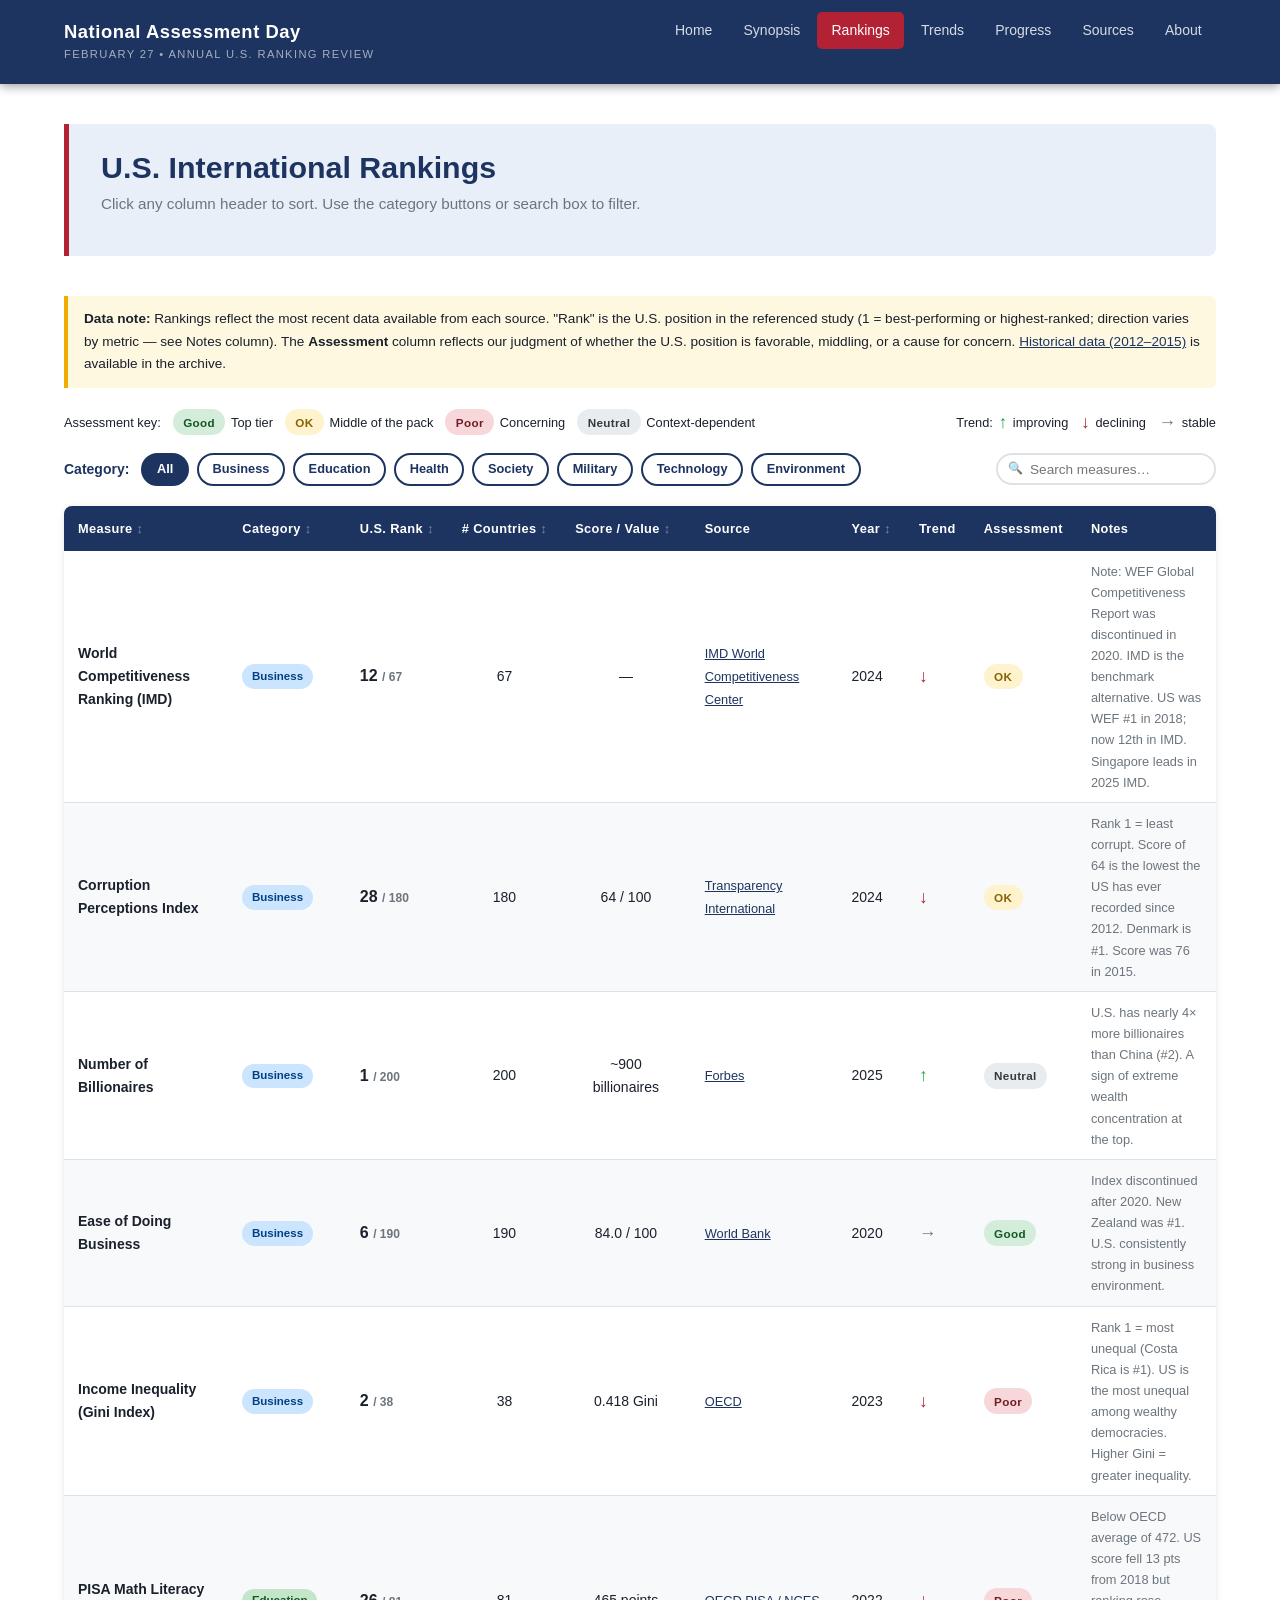
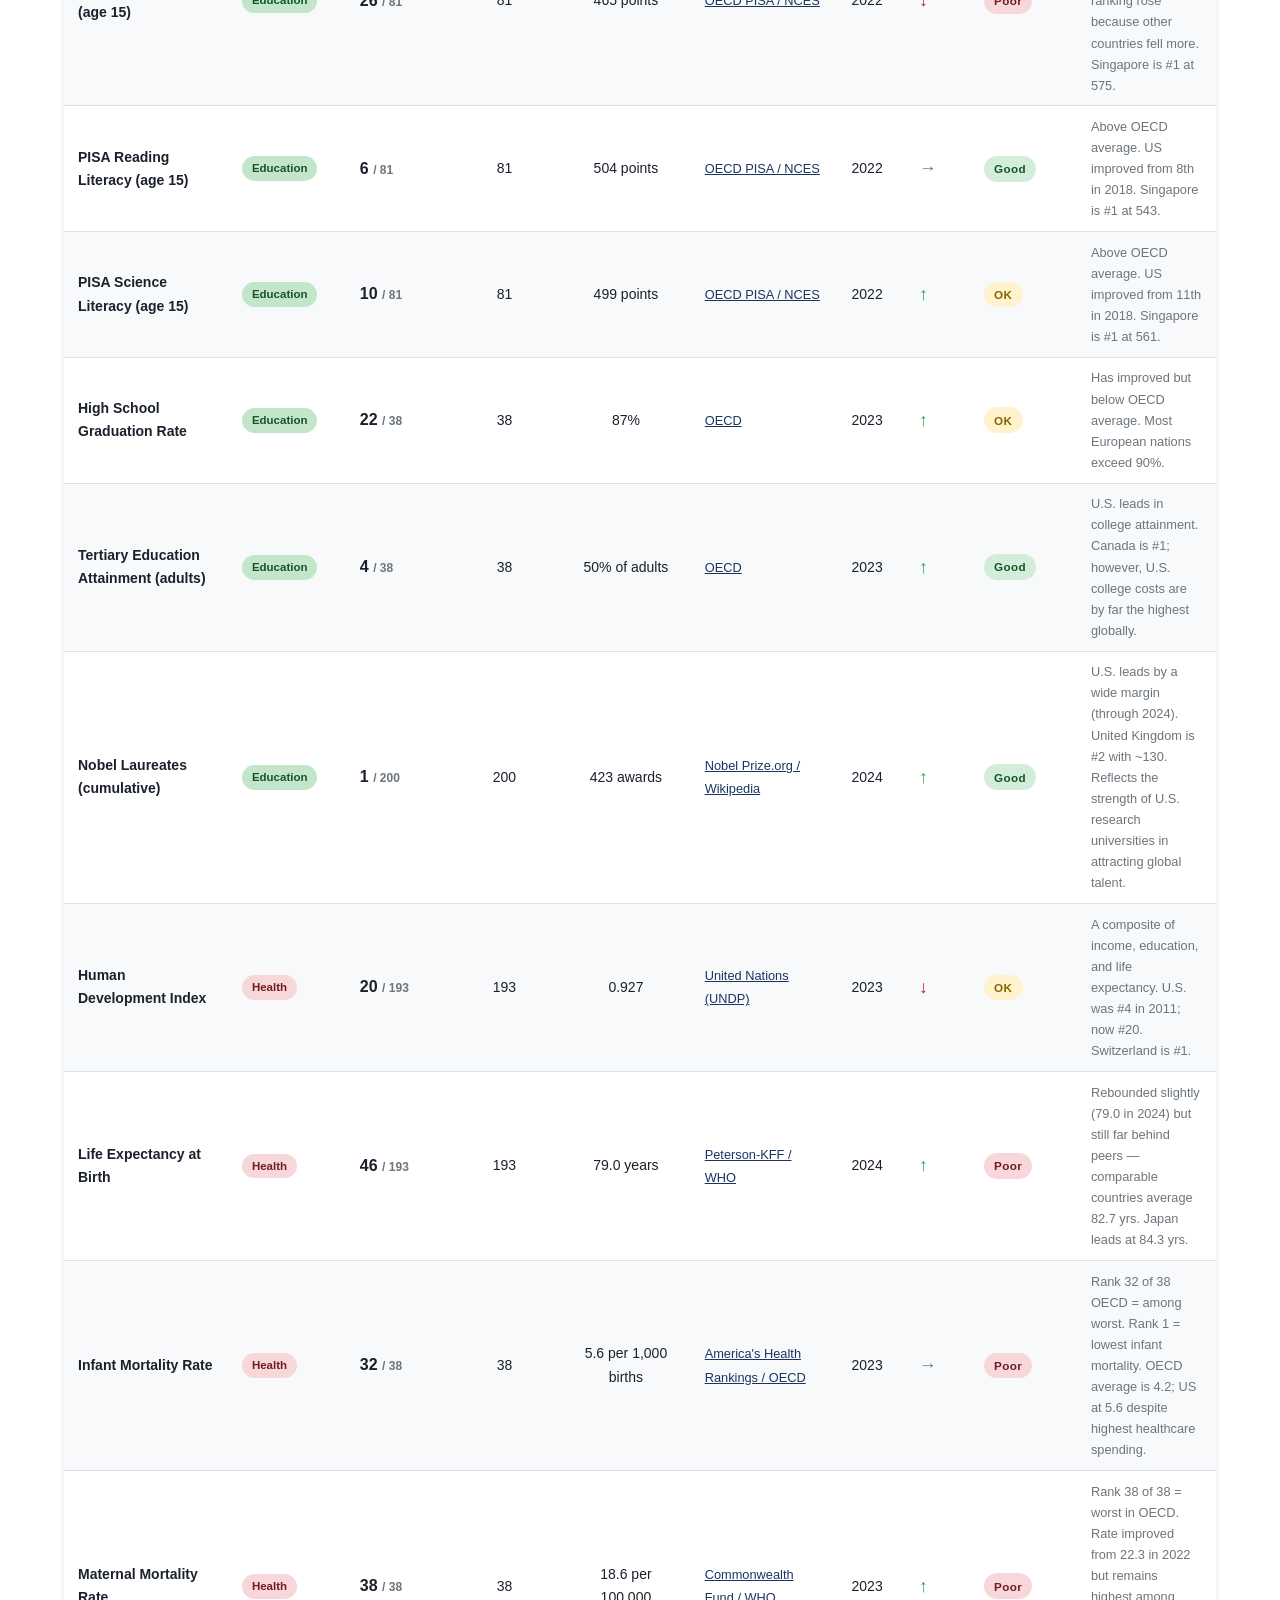
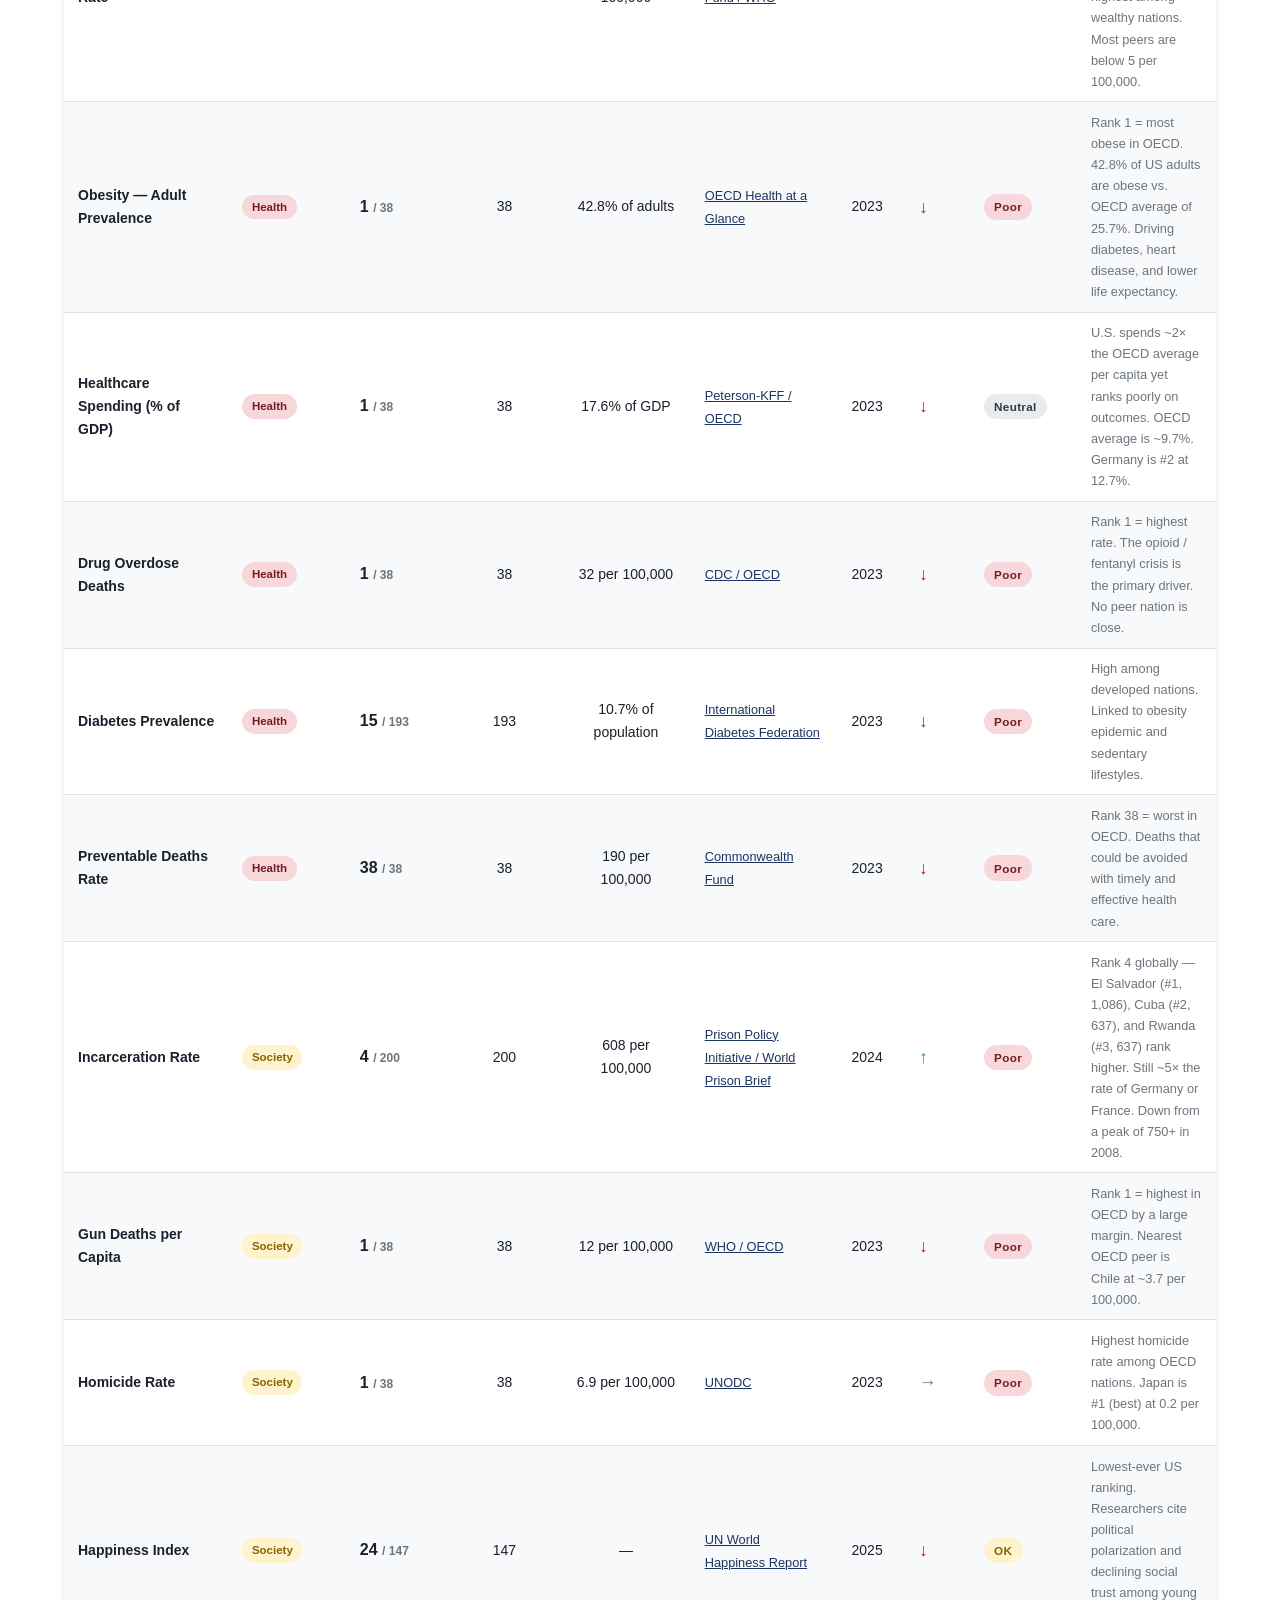
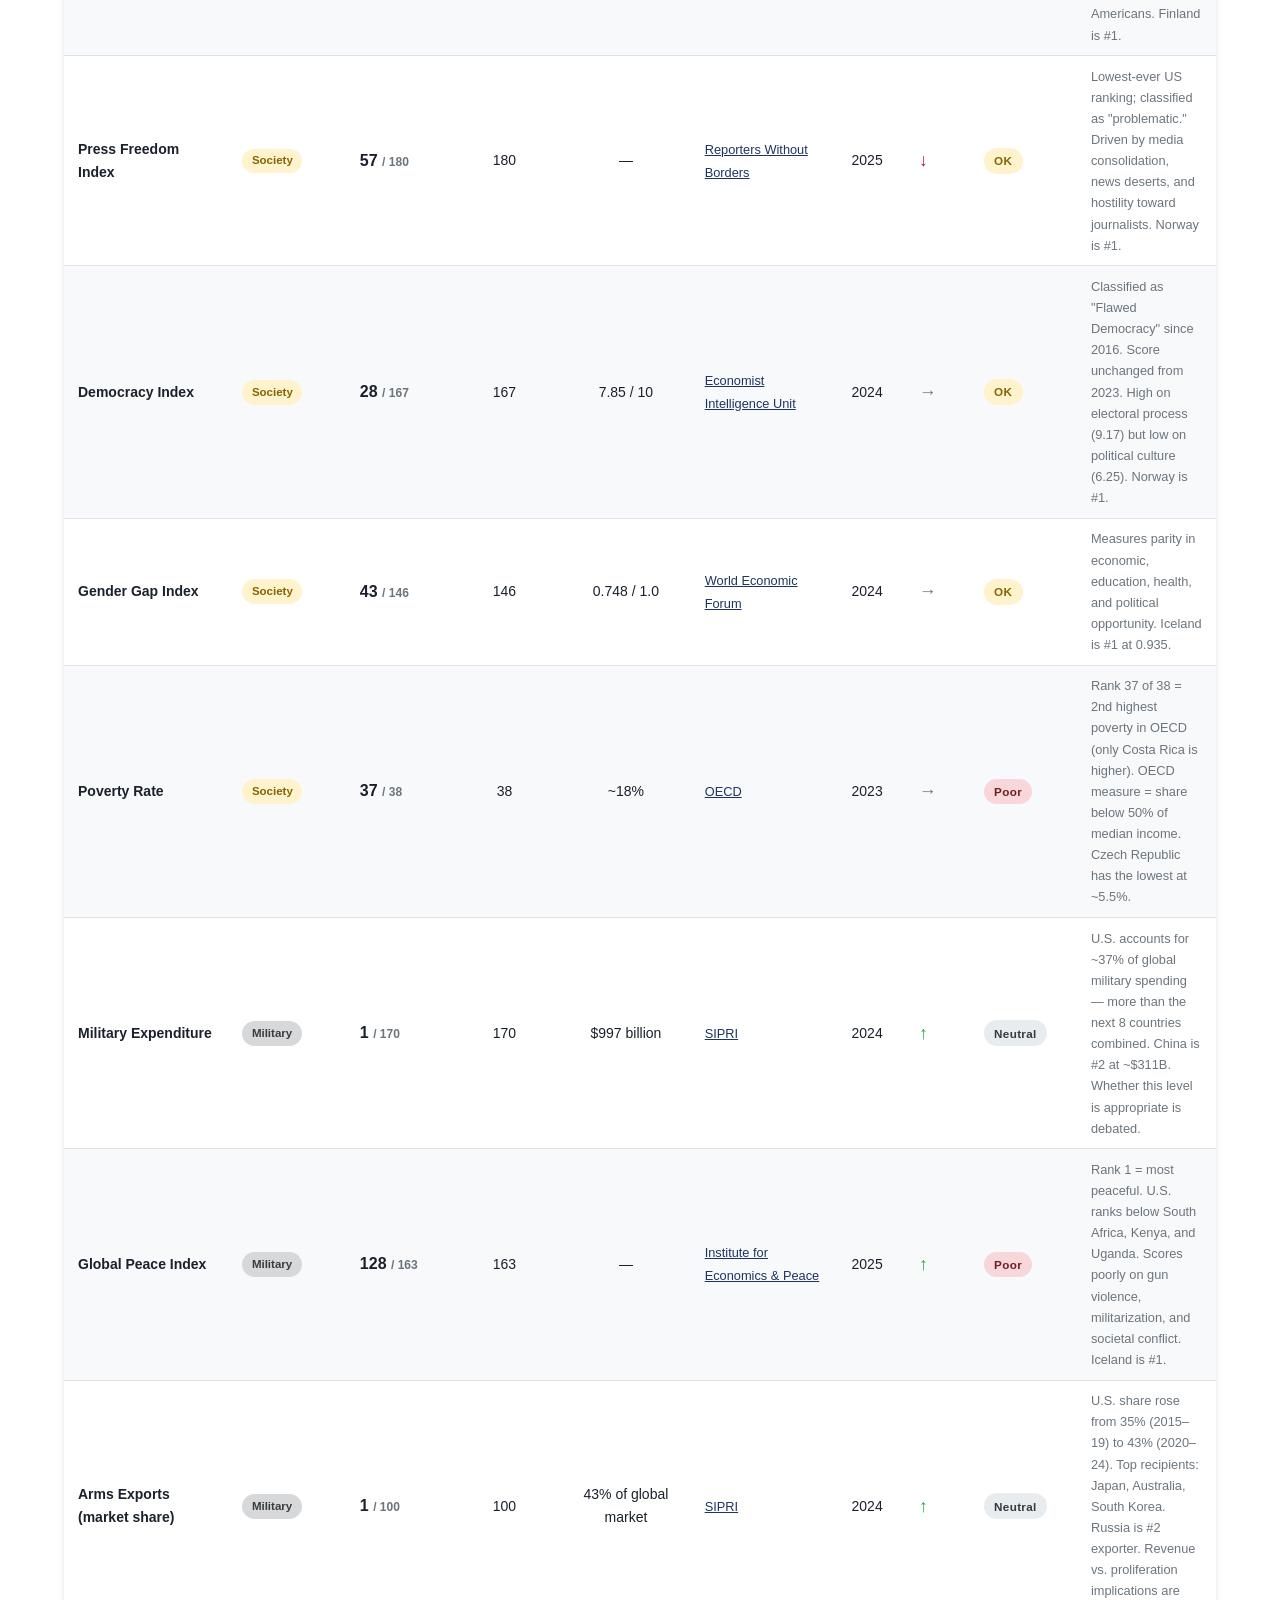
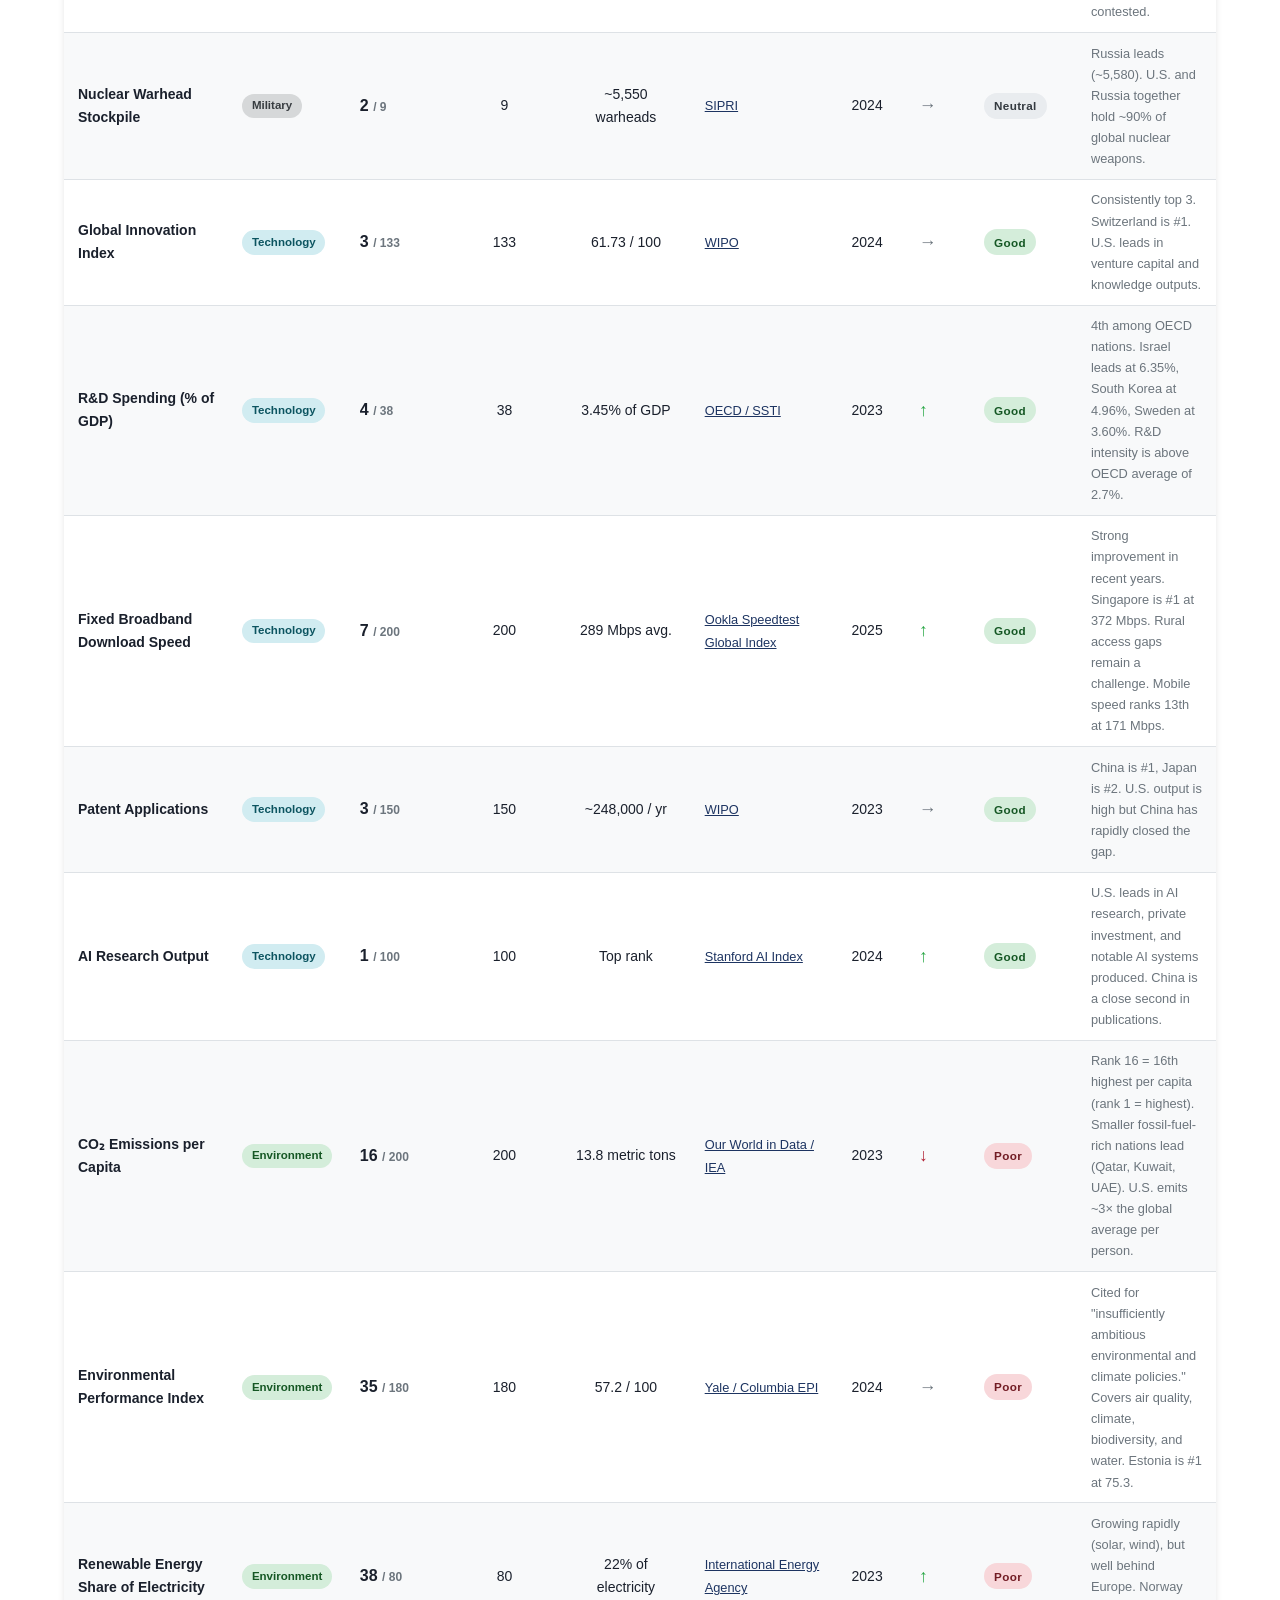
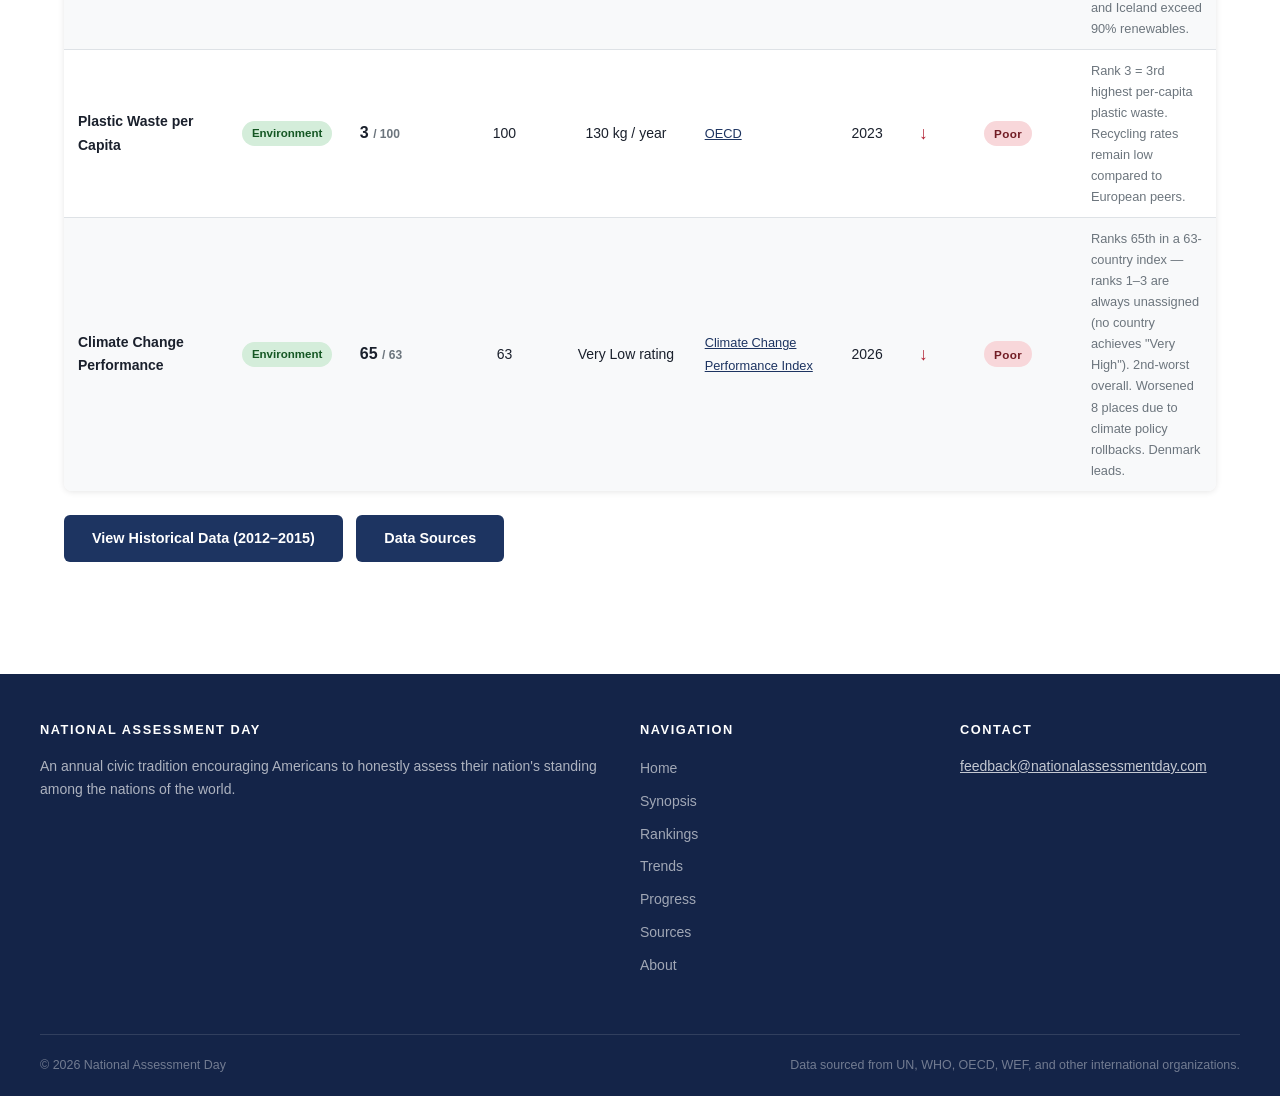
==== ranks.html @ 4e3aba04 "Initial commit: National Assessment Day site Adds American Trends page (US self-comparison over time" ====
<!DOCTYPE html>
<html lang="en">
<head>
  <meta charset="UTF-8">
  <meta name="viewport" content="width=device-width, initial-scale=1.0">
  <title>Rankings | National Assessment Day</title>
  <meta name="description" content="U.S. international rankings across business, education, health, society, military, technology, and environment — updated annually.">
  <link rel="stylesheet" href="style.css">
  <style>
    /* Extra styles specific to the ranks page */
    .rank-num {
      font-weight: 700;
      font-size: 1rem;
    }
    .of-total {
      font-size: 0.75rem;
      color: var(--gray-600);
    }
    #ranksTable td:nth-child(4) { text-align: center; }
    #ranksTable td:nth-child(5) { text-align: center; }
    .notes-cell { font-size: 0.8rem; color: var(--gray-600); max-width: 220px; }
    .source-link { font-size: 0.8rem; }
    .hidden { display: none !important; }

    .data-note {
      background: #FFF8E1;
      border-left: 4px solid #F0AD00;
      padding: 0.75rem 1rem;
      font-size: 0.85rem;
      border-radius: 0 6px 6px 0;
      margin-bottom: 1.25rem;
    }
  </style>
</head>
<body>

<header>
  <div class="header-inner">
    <a href="index.html" class="logo">
      <span class="site-name">National Assessment Day</span>
      <span class="tagline">February 27 &bull; Annual U.S. Ranking Review</span>
    </a>
    <button class="menu-toggle" aria-label="Toggle navigation" aria-controls="main-nav">&#9776;</button>
    <nav id="main-nav">
      <ul>
        <li><a href="index.html">Home</a></li>
        <li><a href="synopsis.html">Synopsis</a></li>
        <li><a href="ranks.html" class="active">Rankings</a></li>
        <li><a href="trends.html">Trends</a></li>
        <li><a href="barriers.html">Progress</a></li>
        <li><a href="sources.html">Sources</a></li>
        <li><a href="about.html">About</a></li>
      </ul>
    </nav>
  </div>
</header>

<main>

  <div class="page-header">
    <h1>U.S. International Rankings</h1>
    <p class="page-desc">Click any column header to sort. Use the category buttons or search box to filter.</p>
  </div>

  <div class="data-note">
    <strong>Data note:</strong> Rankings reflect the most recent data available from each source.
    "Rank" is the U.S. position in the referenced study (1 = best-performing or highest-ranked;
    direction varies by metric — see Notes column). The <strong>Assessment</strong> column reflects our
    judgment of whether the U.S. position is favorable, middling, or a cause for concern.
    <a href="about.html#archive">Historical data (2012–2015)</a> is available in the archive.
  </div>

  <div class="legend">
    <span>Assessment key:</span>
    <span><span class="status status-good">Good</span> Top tier</span>
    <span><span class="status status-ok">OK</span> Middle of the pack</span>
    <span><span class="status status-poor">Poor</span> Concerning</span>
    <span><span class="status status-neutral">Neutral</span> Context-dependent</span>
    <span style="margin-left:auto;">Trend: <span class="trend-up">↑</span> improving &nbsp; <span class="trend-down">↓</span> declining &nbsp; <span class="trend-flat">→</span> stable</span>
  </div>

  <div class="filter-bar">
    <span class="filter-label">Category:</span>
    <button class="filter-btn active" data-cat="all">All</button>
    <button class="filter-btn" data-cat="Business">Business</button>
    <button class="filter-btn" data-cat="Education">Education</button>
    <button class="filter-btn" data-cat="Health">Health</button>
    <button class="filter-btn" data-cat="Society">Society</button>
    <button class="filter-btn" data-cat="Military">Military</button>
    <button class="filter-btn" data-cat="Technology">Technology</button>
    <button class="filter-btn" data-cat="Environment">Environment</button>
    <div class="search-wrap">
      <input type="search" id="searchBox" placeholder="Search measures…" aria-label="Search rankings">
    </div>
  </div>

  <div class="table-wrapper">
    <table id="ranksTable" aria-label="U.S. International Rankings">
      <thead>
        <tr>
          <th data-sort="text">Measure</th>
          <th data-sort="text">Category</th>
          <th data-sort="num" title="U.S. rank — 1 = top of list">U.S. Rank</th>
          <th data-sort="num"># Countries</th>
          <th data-sort="text">Score / Value</th>
          <th>Source</th>
          <th data-sort="num">Year</th>
          <th>Trend</th>
          <th>Assessment</th>
          <th class="notes-cell">Notes</th>
        </tr>
      </thead>
      <tbody>

        <!-- BUSINESS -->
        <tr data-cat="Business">
          <td>World Competitiveness Ranking (IMD)</td>
          <td><span class="cat cat-Business">Business</span></td>
          <td class="rank-num">12 <span class="of-total">/ 67</span></td>
          <td>67</td>
          <td>—</td>
          <td><a class="source-link" href="https://www.imd.org/centers/wcc/world-competitiveness-center/rankings/world-competitiveness-ranking/" target="_blank" rel="noopener">IMD World Competitiveness Center</a></td>
          <td>2024</td>
          <td><span class="trend-down" title="Declining">↓</span></td>
          <td><span class="status status-ok">OK</span></td>
          <td class="notes-cell">Note: WEF Global Competitiveness Report was discontinued in 2020. IMD is the benchmark alternative. US was WEF #1 in 2018; now 12th in IMD. Singapore leads in 2025 IMD.</td>
        </tr>

        <tr data-cat="Business">
          <td>Corruption Perceptions Index</td>
          <td><span class="cat cat-Business">Business</span></td>
          <td class="rank-num">28 <span class="of-total">/ 180</span></td>
          <td>180</td>
          <td>64 / 100</td>
          <td><a class="source-link" href="https://www.transparency.org/en/cpi/2024/index/usa" target="_blank" rel="noopener">Transparency International</a></td>
          <td>2024</td>
          <td><span class="trend-down" title="Declining">↓</span></td>
          <td><span class="status status-ok">OK</span></td>
          <td class="notes-cell">Rank 1 = least corrupt. Score of 64 is the lowest the US has ever recorded since 2012. Denmark is #1. Score was 76 in 2015.</td>
        </tr>

        <tr data-cat="Business">
          <td>Number of Billionaires</td>
          <td><span class="cat cat-Business">Business</span></td>
          <td class="rank-num">1 <span class="of-total">/ 200</span></td>
          <td>200</td>
          <td>~900 billionaires</td>
          <td><a class="source-link" href="https://www.forbes.com" target="_blank" rel="noopener">Forbes</a></td>
          <td>2025</td>
          <td><span class="trend-up" title="Increasing">↑</span></td>
          <td><span class="status status-neutral">Neutral</span></td>
          <td class="notes-cell">U.S. has nearly 4× more billionaires than China (#2). A sign of extreme wealth concentration at the top.</td>
        </tr>

        <tr data-cat="Business">
          <td>Ease of Doing Business</td>
          <td><span class="cat cat-Business">Business</span></td>
          <td class="rank-num">6 <span class="of-total">/ 190</span></td>
          <td>190</td>
          <td>84.0 / 100</td>
          <td><a class="source-link" href="https://www.worldbank.org" target="_blank" rel="noopener">World Bank</a></td>
          <td>2020</td>
          <td><span class="trend-flat">→</span></td>
          <td><span class="status status-good">Good</span></td>
          <td class="notes-cell">Index discontinued after 2020. New Zealand was #1. U.S. consistently strong in business environment.</td>
        </tr>

        <tr data-cat="Business">
          <td>Income Inequality (Gini Index)</td>
          <td><span class="cat cat-Business">Business</span></td>
          <td class="rank-num">2 <span class="of-total">/ 38</span></td>
          <td>38</td>
          <td>0.418 Gini</td>
          <td><a class="source-link" href="https://www.oecd.org/en/data/indicators/income-inequality.html" target="_blank" rel="noopener">OECD</a></td>
          <td>2023</td>
          <td><span class="trend-down">↓</span></td>
          <td><span class="status status-poor">Poor</span></td>
          <td class="notes-cell">Rank 1 = most unequal (Costa Rica is #1). US is the most unequal among wealthy democracies. Higher Gini = greater inequality.</td>
        </tr>

        <!-- EDUCATION -->
        <tr data-cat="Education">
          <td>PISA Math Literacy (age 15)</td>
          <td><span class="cat cat-Education">Education</span></td>
          <td class="rank-num">26 <span class="of-total">/ 81</span></td>
          <td>81</td>
          <td>465 points</td>
          <td><a class="source-link" href="https://nces.ed.gov/surveys/pisa/pisa2022/" target="_blank" rel="noopener">OECD PISA / NCES</a></td>
          <td>2022</td>
          <td><span class="trend-down">↓</span></td>
          <td><span class="status status-poor">Poor</span></td>
          <td class="notes-cell">Below OECD average of 472. US score fell 13 pts from 2018 but ranking rose because other countries fell more. Singapore is #1 at 575.</td>
        </tr>

        <tr data-cat="Education">
          <td>PISA Reading Literacy (age 15)</td>
          <td><span class="cat cat-Education">Education</span></td>
          <td class="rank-num">6 <span class="of-total">/ 81</span></td>
          <td>81</td>
          <td>504 points</td>
          <td><a class="source-link" href="https://nces.ed.gov/surveys/pisa/pisa2022/" target="_blank" rel="noopener">OECD PISA / NCES</a></td>
          <td>2022</td>
          <td><span class="trend-flat">→</span></td>
          <td><span class="status status-good">Good</span></td>
          <td class="notes-cell">Above OECD average. US improved from 8th in 2018. Singapore is #1 at 543.</td>
        </tr>

        <tr data-cat="Education">
          <td>PISA Science Literacy (age 15)</td>
          <td><span class="cat cat-Education">Education</span></td>
          <td class="rank-num">10 <span class="of-total">/ 81</span></td>
          <td>81</td>
          <td>499 points</td>
          <td><a class="source-link" href="https://nces.ed.gov/surveys/pisa/pisa2022/" target="_blank" rel="noopener">OECD PISA / NCES</a></td>
          <td>2022</td>
          <td><span class="trend-up">↑</span></td>
          <td><span class="status status-ok">OK</span></td>
          <td class="notes-cell">Above OECD average. US improved from 11th in 2018. Singapore is #1 at 561.</td>
        </tr>

        <tr data-cat="Education">
          <td>High School Graduation Rate</td>
          <td><span class="cat cat-Education">Education</span></td>
          <td class="rank-num">22 <span class="of-total">/ 38</span></td>
          <td>38</td>
          <td>87%</td>
          <td><a class="source-link" href="https://www.oecd.org" target="_blank" rel="noopener">OECD</a></td>
          <td>2023</td>
          <td><span class="trend-up">↑</span></td>
          <td><span class="status status-ok">OK</span></td>
          <td class="notes-cell">Has improved but below OECD average. Most European nations exceed 90%.</td>
        </tr>

        <tr data-cat="Education">
          <td>Tertiary Education Attainment (adults)</td>
          <td><span class="cat cat-Education">Education</span></td>
          <td class="rank-num">4 <span class="of-total">/ 38</span></td>
          <td>38</td>
          <td>50% of adults</td>
          <td><a class="source-link" href="https://www.oecd.org" target="_blank" rel="noopener">OECD</a></td>
          <td>2023</td>
          <td><span class="trend-up">↑</span></td>
          <td><span class="status status-good">Good</span></td>
          <td class="notes-cell">U.S. leads in college attainment. Canada is #1; however, U.S. college costs are by far the highest globally.</td>
        </tr>

        <tr data-cat="Education">
          <td>Nobel Laureates (cumulative)</td>
          <td><span class="cat cat-Education">Education</span></td>
          <td class="rank-num">1 <span class="of-total">/ 200</span></td>
          <td>200</td>
          <td>423 awards</td>
          <td><a class="source-link" href="https://en.wikipedia.org/wiki/List_of_Nobel_laureates_by_country" target="_blank" rel="noopener">Nobel Prize.org / Wikipedia</a></td>
          <td>2024</td>
          <td><span class="trend-up">↑</span></td>
          <td><span class="status status-good">Good</span></td>
          <td class="notes-cell">U.S. leads by a wide margin (through 2024). United Kingdom is #2 with ~130. Reflects the strength of U.S. research universities in attracting global talent.</td>
        </tr>

        <!-- HEALTH -->
        <tr data-cat="Health">
          <td>Human Development Index</td>
          <td><span class="cat cat-Health">Health</span></td>
          <td class="rank-num">20 <span class="of-total">/ 193</span></td>
          <td>193</td>
          <td>0.927</td>
          <td><a class="source-link" href="https://hdr.undp.org" target="_blank" rel="noopener">United Nations (UNDP)</a></td>
          <td>2023</td>
          <td><span class="trend-down">↓</span></td>
          <td><span class="status status-ok">OK</span></td>
          <td class="notes-cell">A composite of income, education, and life expectancy. U.S. was #4 in 2011; now #20. Switzerland is #1.</td>
        </tr>

        <tr data-cat="Health">
          <td>Life Expectancy at Birth</td>
          <td><span class="cat cat-Health">Health</span></td>
          <td class="rank-num">46 <span class="of-total">/ 193</span></td>
          <td>193</td>
          <td>79.0 years</td>
          <td><a class="source-link" href="https://www.healthsystemtracker.org/chart-collection/u-s-life-expectancy-compare-countries/" target="_blank" rel="noopener">Peterson-KFF / WHO</a></td>
          <td>2024</td>
          <td><span class="trend-up">↑</span></td>
          <td><span class="status status-poor">Poor</span></td>
          <td class="notes-cell">Rebounded slightly (79.0 in 2024) but still far behind peers — comparable countries average 82.7 yrs. Japan leads at 84.3 yrs.</td>
        </tr>

        <tr data-cat="Health">
          <td>Infant Mortality Rate</td>
          <td><span class="cat cat-Health">Health</span></td>
          <td class="rank-num">32 <span class="of-total">/ 38</span></td>
          <td>38</td>
          <td>5.6 per 1,000 births</td>
          <td><a class="source-link" href="https://www.americashealthrankings.org/publications/reports/2025-annual-report/international-comparison" target="_blank" rel="noopener">America's Health Rankings / OECD</a></td>
          <td>2023</td>
          <td><span class="trend-flat">→</span></td>
          <td><span class="status status-poor">Poor</span></td>
          <td class="notes-cell">Rank 32 of 38 OECD = among worst. Rank 1 = lowest infant mortality. OECD average is 4.2; US at 5.6 despite highest healthcare spending.</td>
        </tr>

        <tr data-cat="Health">
          <td>Maternal Mortality Rate</td>
          <td><span class="cat cat-Health">Health</span></td>
          <td class="rank-num">38 <span class="of-total">/ 38</span></td>
          <td>38</td>
          <td>18.6 per 100,000</td>
          <td><a class="source-link" href="https://www.commonwealthfund.org/publications/issue-briefs/2024/jun/insights-us-maternal-mortality-crisis-international-comparison" target="_blank" rel="noopener">Commonwealth Fund / WHO</a></td>
          <td>2023</td>
          <td><span class="trend-up">↑</span></td>
          <td><span class="status status-poor">Poor</span></td>
          <td class="notes-cell">Rank 38 of 38 = worst in OECD. Rate improved from 22.3 in 2022 but remains highest among wealthy nations. Most peers are below 5 per 100,000.</td>
        </tr>

        <tr data-cat="Health">
          <td>Obesity — Adult Prevalence</td>
          <td><span class="cat cat-Health">Health</span></td>
          <td class="rank-num">1 <span class="of-total">/ 38</span></td>
          <td>38</td>
          <td>42.8% of adults</td>
          <td><a class="source-link" href="https://www.oecd.org/en/publications/2023/11/health-at-a-glance-2023_e04f8239/full-report/overweight-and-obesity_590d3909.html" target="_blank" rel="noopener">OECD Health at a Glance</a></td>
          <td>2023</td>
          <td><span class="trend-down">↓</span></td>
          <td><span class="status status-poor">Poor</span></td>
          <td class="notes-cell">Rank 1 = most obese in OECD. 42.8% of US adults are obese vs. OECD average of 25.7%. Driving diabetes, heart disease, and lower life expectancy.</td>
        </tr>

        <tr data-cat="Health">
          <td>Healthcare Spending (% of GDP)</td>
          <td><span class="cat cat-Health">Health</span></td>
          <td class="rank-num">1 <span class="of-total">/ 38</span></td>
          <td>38</td>
          <td>17.6% of GDP</td>
          <td><a class="source-link" href="https://www.healthsystemtracker.org/chart-collection/health-spending-u-s-compare-countries/" target="_blank" rel="noopener">Peterson-KFF / OECD</a></td>
          <td>2023</td>
          <td><span class="trend-down">↓</span></td>
          <td><span class="status status-neutral">Neutral</span></td>
          <td class="notes-cell">U.S. spends ~2× the OECD average per capita yet ranks poorly on outcomes. OECD average is ~9.7%. Germany is #2 at 12.7%.</td>
        </tr>

        <tr data-cat="Health">
          <td>Drug Overdose Deaths</td>
          <td><span class="cat cat-Health">Health</span></td>
          <td class="rank-num">1 <span class="of-total">/ 38</span></td>
          <td>38</td>
          <td>32 per 100,000</td>
          <td><a class="source-link" href="https://www.cdc.gov" target="_blank" rel="noopener">CDC / OECD</a></td>
          <td>2023</td>
          <td><span class="trend-down">↓</span></td>
          <td><span class="status status-poor">Poor</span></td>
          <td class="notes-cell">Rank 1 = highest rate. The opioid / fentanyl crisis is the primary driver. No peer nation is close.</td>
        </tr>

        <tr data-cat="Health">
          <td>Diabetes Prevalence</td>
          <td><span class="cat cat-Health">Health</span></td>
          <td class="rank-num">15 <span class="of-total">/ 193</span></td>
          <td>193</td>
          <td>10.7% of population</td>
          <td><a class="source-link" href="https://idf.org" target="_blank" rel="noopener">International Diabetes Federation</a></td>
          <td>2023</td>
          <td><span class="trend-down">↓</span></td>
          <td><span class="status status-poor">Poor</span></td>
          <td class="notes-cell">High among developed nations. Linked to obesity epidemic and sedentary lifestyles.</td>
        </tr>

        <tr data-cat="Health">
          <td>Preventable Deaths Rate</td>
          <td><span class="cat cat-Health">Health</span></td>
          <td class="rank-num">38 <span class="of-total">/ 38</span></td>
          <td>38</td>
          <td>190 per 100,000</td>
          <td><a class="source-link" href="https://www.commonwealthfund.org" target="_blank" rel="noopener">Commonwealth Fund</a></td>
          <td>2023</td>
          <td><span class="trend-down">↓</span></td>
          <td><span class="status status-poor">Poor</span></td>
          <td class="notes-cell">Rank 38 = worst in OECD. Deaths that could be avoided with timely and effective health care.</td>
        </tr>

        <!-- SOCIETY -->
        <tr data-cat="Society">
          <td>Incarceration Rate</td>
          <td><span class="cat cat-Society">Society</span></td>
          <td class="rank-num">4 <span class="of-total">/ 200</span></td>
          <td>200</td>
          <td>608 per 100,000</td>
          <td><a class="source-link" href="https://www.prisonpolicy.org/global/2024.html" target="_blank" rel="noopener">Prison Policy Initiative / World Prison Brief</a></td>
          <td>2024</td>
          <td><span class="trend-up">↑</span></td>
          <td><span class="status status-poor">Poor</span></td>
          <td class="notes-cell">Rank 4 globally — El Salvador (#1, 1,086), Cuba (#2, 637), and Rwanda (#3, 637) rank higher. Still ~5× the rate of Germany or France. Down from a peak of 750+ in 2008.</td>
        </tr>

        <tr data-cat="Society">
          <td>Gun Deaths per Capita</td>
          <td><span class="cat cat-Society">Society</span></td>
          <td class="rank-num">1 <span class="of-total">/ 38</span></td>
          <td>38</td>
          <td>12 per 100,000</td>
          <td><a class="source-link" href="https://www.who.int" target="_blank" rel="noopener">WHO / OECD</a></td>
          <td>2023</td>
          <td><span class="trend-down">↓</span></td>
          <td><span class="status status-poor">Poor</span></td>
          <td class="notes-cell">Rank 1 = highest in OECD by a large margin. Nearest OECD peer is Chile at ~3.7 per 100,000.</td>
        </tr>

        <tr data-cat="Society">
          <td>Homicide Rate</td>
          <td><span class="cat cat-Society">Society</span></td>
          <td class="rank-num">1 <span class="of-total">/ 38</span></td>
          <td>38</td>
          <td>6.9 per 100,000</td>
          <td><a class="source-link" href="https://www.unodc.org" target="_blank" rel="noopener">UNODC</a></td>
          <td>2023</td>
          <td><span class="trend-flat">→</span></td>
          <td><span class="status status-poor">Poor</span></td>
          <td class="notes-cell">Highest homicide rate among OECD nations. Japan is #1 (best) at 0.2 per 100,000.</td>
        </tr>

        <tr data-cat="Society">
          <td>Happiness Index</td>
          <td><span class="cat cat-Society">Society</span></td>
          <td class="rank-num">24 <span class="of-total">/ 147</span></td>
          <td>147</td>
          <td>—</td>
          <td><a class="source-link" href="https://worldhappiness.report" target="_blank" rel="noopener">UN World Happiness Report</a></td>
          <td>2025</td>
          <td><span class="trend-down">↓</span></td>
          <td><span class="status status-ok">OK</span></td>
          <td class="notes-cell">Lowest-ever US ranking. Researchers cite political polarization and declining social trust among young Americans. Finland is #1.</td>
        </tr>

        <tr data-cat="Society">
          <td>Press Freedom Index</td>
          <td><span class="cat cat-Society">Society</span></td>
          <td class="rank-num">57 <span class="of-total">/ 180</span></td>
          <td>180</td>
          <td>—</td>
          <td><a class="source-link" href="https://rsf.org" target="_blank" rel="noopener">Reporters Without Borders</a></td>
          <td>2025</td>
          <td><span class="trend-down">↓</span></td>
          <td><span class="status status-ok">OK</span></td>
          <td class="notes-cell">Lowest-ever US ranking; classified as "problematic." Driven by media consolidation, news deserts, and hostility toward journalists. Norway is #1.</td>
        </tr>

        <tr data-cat="Society">
          <td>Democracy Index</td>
          <td><span class="cat cat-Society">Society</span></td>
          <td class="rank-num">28 <span class="of-total">/ 167</span></td>
          <td>167</td>
          <td>7.85 / 10</td>
          <td><a class="source-link" href="https://www.eiu.com" target="_blank" rel="noopener">Economist Intelligence Unit</a></td>
          <td>2024</td>
          <td><span class="trend-flat">→</span></td>
          <td><span class="status status-ok">OK</span></td>
          <td class="notes-cell">Classified as "Flawed Democracy" since 2016. Score unchanged from 2023. High on electoral process (9.17) but low on political culture (6.25). Norway is #1.</td>
        </tr>

        <tr data-cat="Society">
          <td>Gender Gap Index</td>
          <td><span class="cat cat-Society">Society</span></td>
          <td class="rank-num">43 <span class="of-total">/ 146</span></td>
          <td>146</td>
          <td>0.748 / 1.0</td>
          <td><a class="source-link" href="https://www.weforum.org" target="_blank" rel="noopener">World Economic Forum</a></td>
          <td>2024</td>
          <td><span class="trend-flat">→</span></td>
          <td><span class="status status-ok">OK</span></td>
          <td class="notes-cell">Measures parity in economic, education, health, and political opportunity. Iceland is #1 at 0.935.</td>
        </tr>

        <tr data-cat="Society">
          <td>Poverty Rate</td>
          <td><span class="cat cat-Society">Society</span></td>
          <td class="rank-num">37 <span class="of-total">/ 38</span></td>
          <td>38</td>
          <td>~18%</td>
          <td><a class="source-link" href="https://www.oecd.org/en/data/indicators/poverty-rate.html" target="_blank" rel="noopener">OECD</a></td>
          <td>2023</td>
          <td><span class="trend-flat">→</span></td>
          <td><span class="status status-poor">Poor</span></td>
          <td class="notes-cell">Rank 37 of 38 = 2nd highest poverty in OECD (only Costa Rica is higher). OECD measure = share below 50% of median income. Czech Republic has the lowest at ~5.5%.</td>
        </tr>

        <!-- MILITARY -->
        <tr data-cat="Military">
          <td>Military Expenditure</td>
          <td><span class="cat cat-Military">Military</span></td>
          <td class="rank-num">1 <span class="of-total">/ 170</span></td>
          <td>170</td>
          <td>$997 billion</td>
          <td><a class="source-link" href="https://www.sipri.org/media/press-release/2025/unprecedented-rise-global-military-expenditure-european-and-middle-east-spending-surges" target="_blank" rel="noopener">SIPRI</a></td>
          <td>2024</td>
          <td><span class="trend-up">↑</span></td>
          <td><span class="status status-neutral">Neutral</span></td>
          <td class="notes-cell">U.S. accounts for ~37% of global military spending — more than the next 8 countries combined. China is #2 at ~$311B. Whether this level is appropriate is debated.</td>
        </tr>

        <tr data-cat="Military">
          <td>Global Peace Index</td>
          <td><span class="cat cat-Military">Military</span></td>
          <td class="rank-num">128 <span class="of-total">/ 163</span></td>
          <td>163</td>
          <td>—</td>
          <td><a class="source-link" href="https://www.economicsandpeace.org/global-peace-index/" target="_blank" rel="noopener">Institute for Economics &amp; Peace</a></td>
          <td>2025</td>
          <td><span class="trend-up">↑</span></td>
          <td><span class="status status-poor">Poor</span></td>
          <td class="notes-cell">Rank 1 = most peaceful. U.S. ranks below South Africa, Kenya, and Uganda. Scores poorly on gun violence, militarization, and societal conflict. Iceland is #1.</td>
        </tr>

        <tr data-cat="Military">
          <td>Arms Exports (market share)</td>
          <td><span class="cat cat-Military">Military</span></td>
          <td class="rank-num">1 <span class="of-total">/ 100</span></td>
          <td>100</td>
          <td>43% of global market</td>
          <td><a class="source-link" href="https://www.sipri.org/publications/2025/sipri-fact-sheets/trends-international-arms-transfers-2024" target="_blank" rel="noopener">SIPRI</a></td>
          <td>2024</td>
          <td><span class="trend-up">↑</span></td>
          <td><span class="status status-neutral">Neutral</span></td>
          <td class="notes-cell">U.S. share rose from 35% (2015–19) to 43% (2020–24). Top recipients: Japan, Australia, South Korea. Russia is #2 exporter. Revenue vs. proliferation implications are contested.</td>
        </tr>

        <tr data-cat="Military">
          <td>Nuclear Warhead Stockpile</td>
          <td><span class="cat cat-Military">Military</span></td>
          <td class="rank-num">2 <span class="of-total">/ 9</span></td>
          <td>9</td>
          <td>~5,550 warheads</td>
          <td><a class="source-link" href="https://www.sipri.org" target="_blank" rel="noopener">SIPRI</a></td>
          <td>2024</td>
          <td><span class="trend-flat">→</span></td>
          <td><span class="status status-neutral">Neutral</span></td>
          <td class="notes-cell">Russia leads (~5,580). U.S. and Russia together hold ~90% of global nuclear weapons.</td>
        </tr>

        <!-- TECHNOLOGY -->
        <tr data-cat="Technology">
          <td>Global Innovation Index</td>
          <td><span class="cat cat-Technology">Technology</span></td>
          <td class="rank-num">3 <span class="of-total">/ 133</span></td>
          <td>133</td>
          <td>61.73 / 100</td>
          <td><a class="source-link" href="https://www.wipo.int" target="_blank" rel="noopener">WIPO</a></td>
          <td>2024</td>
          <td><span class="trend-flat">→</span></td>
          <td><span class="status status-good">Good</span></td>
          <td class="notes-cell">Consistently top 3. Switzerland is #1. U.S. leads in venture capital and knowledge outputs.</td>
        </tr>

        <tr data-cat="Technology">
          <td>R&amp;D Spending (% of GDP)</td>
          <td><span class="cat cat-Technology">Technology</span></td>
          <td class="rank-num">4 <span class="of-total">/ 38</span></td>
          <td>38</td>
          <td>3.45% of GDP</td>
          <td><a class="source-link" href="https://ssti.org/blog/useful-stats-international-comparison-rd-expenditures" target="_blank" rel="noopener">OECD / SSTI</a></td>
          <td>2023</td>
          <td><span class="trend-up">↑</span></td>
          <td><span class="status status-good">Good</span></td>
          <td class="notes-cell">4th among OECD nations. Israel leads at 6.35%, South Korea at 4.96%, Sweden at 3.60%. R&amp;D intensity is above OECD average of 2.7%.</td>
        </tr>

        <tr data-cat="Technology">
          <td>Fixed Broadband Download Speed</td>
          <td><span class="cat cat-Technology">Technology</span></td>
          <td class="rank-num">7 <span class="of-total">/ 200</span></td>
          <td>200</td>
          <td>289 Mbps avg.</td>
          <td><a class="source-link" href="https://www.ookla.com" target="_blank" rel="noopener">Ookla Speedtest Global Index</a></td>
          <td>2025</td>
          <td><span class="trend-up">↑</span></td>
          <td><span class="status status-good">Good</span></td>
          <td class="notes-cell">Strong improvement in recent years. Singapore is #1 at 372 Mbps. Rural access gaps remain a challenge. Mobile speed ranks 13th at 171 Mbps.</td>
        </tr>

        <tr data-cat="Technology">
          <td>Patent Applications</td>
          <td><span class="cat cat-Technology">Technology</span></td>
          <td class="rank-num">3 <span class="of-total">/ 150</span></td>
          <td>150</td>
          <td>~248,000 / yr</td>
          <td><a class="source-link" href="https://www.wipo.int" target="_blank" rel="noopener">WIPO</a></td>
          <td>2023</td>
          <td><span class="trend-flat">→</span></td>
          <td><span class="status status-good">Good</span></td>
          <td class="notes-cell">China is #1, Japan is #2. U.S. output is high but China has rapidly closed the gap.</td>
        </tr>

        <tr data-cat="Technology">
          <td>AI Research Output</td>
          <td><span class="cat cat-Technology">Technology</span></td>
          <td class="rank-num">1 <span class="of-total">/ 100</span></td>
          <td>100</td>
          <td>Top rank</td>
          <td><a class="source-link" href="https://www.stanford.edu/ai-index" target="_blank" rel="noopener">Stanford AI Index</a></td>
          <td>2024</td>
          <td><span class="trend-up">↑</span></td>
          <td><span class="status status-good">Good</span></td>
          <td class="notes-cell">U.S. leads in AI research, private investment, and notable AI systems produced. China is a close second in publications.</td>
        </tr>

        <!-- ENVIRONMENT -->
        <tr data-cat="Environment">
          <td>CO₂ Emissions per Capita</td>
          <td><span class="cat cat-Environment">Environment</span></td>
          <td class="rank-num">16 <span class="of-total">/ 200</span></td>
          <td>200</td>
          <td>13.8 metric tons</td>
          <td><a class="source-link" href="https://ourworldindata.org/co2/country/united-states" target="_blank" rel="noopener">Our World in Data / IEA</a></td>
          <td>2023</td>
          <td><span class="trend-down">↓</span></td>
          <td><span class="status status-poor">Poor</span></td>
          <td class="notes-cell">Rank 16 = 16th highest per capita (rank 1 = highest). Smaller fossil-fuel-rich nations lead (Qatar, Kuwait, UAE). U.S. emits ~3× the global average per person.</td>
        </tr>

        <tr data-cat="Environment">
          <td>Environmental Performance Index</td>
          <td><span class="cat cat-Environment">Environment</span></td>
          <td class="rank-num">35 <span class="of-total">/ 180</span></td>
          <td>180</td>
          <td>57.2 / 100</td>
          <td><a class="source-link" href="https://epi.yale.edu/country/2024/USA" target="_blank" rel="noopener">Yale / Columbia EPI</a></td>
          <td>2024</td>
          <td><span class="trend-flat">→</span></td>
          <td><span class="status status-poor">Poor</span></td>
          <td class="notes-cell">Cited for "insufficiently ambitious environmental and climate policies." Covers air quality, climate, biodiversity, and water. Estonia is #1 at 75.3.</td>
        </tr>

        <tr data-cat="Environment">
          <td>Renewable Energy Share of Electricity</td>
          <td><span class="cat cat-Environment">Environment</span></td>
          <td class="rank-num">38 <span class="of-total">/ 80</span></td>
          <td>80</td>
          <td>22% of electricity</td>
          <td><a class="source-link" href="https://www.iea.org" target="_blank" rel="noopener">International Energy Agency</a></td>
          <td>2023</td>
          <td><span class="trend-up">↑</span></td>
          <td><span class="status status-poor">Poor</span></td>
          <td class="notes-cell">Growing rapidly (solar, wind), but well behind Europe. Norway and Iceland exceed 90% renewables.</td>
        </tr>

        <tr data-cat="Environment">
          <td>Plastic Waste per Capita</td>
          <td><span class="cat cat-Environment">Environment</span></td>
          <td class="rank-num">3 <span class="of-total">/ 100</span></td>
          <td>100</td>
          <td>130 kg / year</td>
          <td><a class="source-link" href="https://www.oecd.org" target="_blank" rel="noopener">OECD</a></td>
          <td>2023</td>
          <td><span class="trend-down">↓</span></td>
          <td><span class="status status-poor">Poor</span></td>
          <td class="notes-cell">Rank 3 = 3rd highest per-capita plastic waste. Recycling rates remain low compared to European peers.</td>
        </tr>

        <tr data-cat="Environment">
          <td>Climate Change Performance</td>
          <td><span class="cat cat-Environment">Environment</span></td>
          <td class="rank-num">65 <span class="of-total">/ 63</span></td>
          <td>63</td>
          <td>Very Low rating</td>
          <td><a class="source-link" href="https://ccpi.org/country/usa/" target="_blank" rel="noopener">Climate Change Performance Index</a></td>
          <td>2026</td>
          <td><span class="trend-down">↓</span></td>
          <td><span class="status status-poor">Poor</span></td>
          <td class="notes-cell">Ranks 65th in a 63-country index — ranks 1–3 are always unassigned (no country achieves "Very High"). 2nd-worst overall. Worsened 8 places due to climate policy rollbacks. Denmark leads.</td>
        </tr>

      </tbody>
    </table>
  </div>

  <p style="margin-top:1.5rem;">
    <a href="about.html#archive" class="btn btn-secondary">View Historical Data (2012–2015)</a>
    &nbsp;
    <a href="sources.html" class="btn btn-secondary">Data Sources</a>
  </p>

</main>

<footer>
  <div class="footer-inner">
    <div>
      <h4>National Assessment Day</h4>
      <p>An annual civic tradition encouraging Americans to honestly assess their nation's standing among the nations of the world.</p>
    </div>
    <div>
      <h4>Navigation</h4>
      <ul>
        <li><a href="index.html">Home</a></li>
        <li><a href="synopsis.html">Synopsis</a></li>
        <li><a href="ranks.html">Rankings</a></li>
        <li><a href="trends.html">Trends</a></li>
        <li><a href="barriers.html">Progress</a></li>
        <li><a href="sources.html">Sources</a></li>
        <li><a href="about.html">About</a></li>
      </ul>
    </div>
    <div>
      <h4>Contact</h4>
      <p><a href="mailto:feedback@nationalassessmentday.com" style="color:rgba(255,255,255,0.75);">feedback@nationalassessmentday.com</a></p>
    </div>
  </div>
  <div class="footer-bottom">
    <span>&copy; 2026 National Assessment Day</span>
    <span>Data sourced from UN, WHO, OECD, WEF, and other international organizations.</span>
  </div>
</footer>

<script>
  // Mobile menu
  document.querySelector('.menu-toggle').addEventListener('click', function() {
    document.getElementById('main-nav').classList.toggle('open');
  });

  // Category filter
  const filterBtns = document.querySelectorAll('.filter-btn');
  const rows = document.querySelectorAll('#ranksTable tbody tr');

  filterBtns.forEach(function(btn) {
    btn.addEventListener('click', function() {
      const cat = this.dataset.cat;
      filterBtns.forEach(function(b) { b.classList.remove('active'); });
      this.classList.add('active');
      applyFilters();
    });
  });

  // Search
  document.getElementById('searchBox').addEventListener('input', applyFilters);

  function applyFilters() {
    const activeCat = document.querySelector('.filter-btn.active').dataset.cat;
    const term = document.getElementById('searchBox').value.toLowerCase().trim();

    rows.forEach(function(row) {
      const catMatch = activeCat === 'all' || row.dataset.cat === activeCat;
      const textMatch = !term || row.textContent.toLowerCase().includes(term);
      row.classList.toggle('hidden', !(catMatch && textMatch));
    });
  }

  // Table sort
  const table = document.getElementById('ranksTable');
  const headers = table.querySelectorAll('thead th[data-sort]');

  headers.forEach(function(header, colIndex) {
    header.style.cursor = 'pointer';
    header.addEventListener('click', function() {
      const isAsc = !this.classList.contains('sort-asc');
      headers.forEach(function(h) { h.classList.remove('sort-asc', 'sort-desc'); });
      this.classList.add(isAsc ? 'sort-asc' : 'sort-desc');

      const colIdx = Array.from(this.parentNode.children).indexOf(this);
      const tbody = table.querySelector('tbody');
      const rowsArr = Array.from(tbody.querySelectorAll('tr'));
      const sortType = this.dataset.sort;

      rowsArr.sort(function(a, b) {
        const aCell = a.cells[colIdx];
        const bCell = b.cells[colIdx];
        if (!aCell || !bCell) return 0;

        let aVal = aCell.textContent.replace(/\s+/g, ' ').trim();
        let bVal = bCell.textContent.replace(/\s+/g, ' ').trim();

        if (sortType === 'num') {
          // Extract leading number
          const aNum = parseFloat(aVal);
          const bNum = parseFloat(bVal);
          if (!isNaN(aNum) && !isNaN(bNum)) {
            return isAsc ? aNum - bNum : bNum - aNum;
          }
        }
        return isAsc ? aVal.localeCompare(bVal) : bVal.localeCompare(aVal);
      });

      rowsArr.forEach(function(row) { tbody.appendChild(row); });
    });
  });

  // Handle ?cat= URL parameter to pre-filter
  const params = new URLSearchParams(window.location.search);
  const catParam = params.get('cat');
  if (catParam) {
    const btn = document.querySelector('.filter-btn[data-cat="' + catParam + '"]');
    if (btn) {
      document.querySelector('.filter-btn.active').classList.remove('active');
      btn.classList.add('active');
      applyFilters();
    }
  }
</script>

</body>
</html>
---- style.css ----
/* ============================================================
   National Assessment Day — Stylesheet
   ============================================================ */

:root {
  --navy:       #1D3461;
  --navy-dark:  #142448;
  --navy-light: #2A4A85;
  --red:        #B22234;
  --red-light:  #D43F52;
  --white:      #FFFFFF;
  --gray-50:    #F8F9FA;
  --gray-100:   #E9ECEF;
  --gray-200:   #DEE2E6;
  --gray-400:   #ADB5BD;
  --gray-600:   #6C757D;
  --gray-800:   #343A40;
  --text:       #1A202C;
  --accent:     #E8EFF9;
}

* { box-sizing: border-box; margin: 0; padding: 0; }

html { scroll-behavior: smooth; }

body {
  font-family: -apple-system, BlinkMacSystemFont, 'Segoe UI', Roboto, Oxygen, Ubuntu, sans-serif;
  color: var(--text);
  background: var(--white);
  line-height: 1.65;
  font-size: 16px;
}

a { color: var(--navy); }
a:hover { color: var(--red); }

/* ── Header ────────────────────────────────────────────────── */
header {
  background: var(--navy);
  position: sticky;
  top: 0;
  z-index: 200;
  box-shadow: 0 2px 10px rgba(0,0,0,0.4);
}

.header-inner {
  max-width: 1200px;
  margin: 0 auto;
  display: flex;
  align-items: center;
  justify-content: space-between;
  padding: 0.75rem 1.5rem;
  position: relative;
}

.logo {
  display: flex;
  flex-direction: column;
  text-decoration: none;
  gap: 0.1rem;
}

.logo .site-name {
  font-size: 1.15rem;
  font-weight: 700;
  color: var(--white);
  letter-spacing: 0.03em;
  line-height: 1.2;
}

.logo .tagline {
  font-size: 0.7rem;
  color: rgba(255,255,255,0.6);
  letter-spacing: 0.12em;
  text-transform: uppercase;
}

/* ── Navigation ─────────────────────────────────────────────── */
nav ul {
  list-style: none;
  display: flex;
  gap: 0.15rem;
}

nav ul li a {
  display: block;
  color: rgba(255,255,255,0.82);
  text-decoration: none;
  padding: 0.45rem 0.9rem;
  border-radius: 5px;
  font-size: 0.875rem;
  font-weight: 500;
  transition: background 0.15s, color 0.15s;
}

nav ul li a:hover {
  color: var(--white);
  background: rgba(255,255,255,0.12);
}

nav ul li a.active {
  color: var(--white);
  background: var(--red);
}

.menu-toggle {
  display: none;
  background: none;
  border: 2px solid rgba(255,255,255,0.4);
  color: var(--white);
  cursor: pointer;
  padding: 0.35rem 0.6rem;
  border-radius: 5px;
  font-size: 1.2rem;
  line-height: 1;
}

/* ── Hero ───────────────────────────────────────────────────── */
.hero {
  background: linear-gradient(150deg, var(--navy) 0%, var(--navy-light) 60%, #3A5FA0 100%);
  color: var(--white);
  padding: 5rem 1.5rem 4rem;
  text-align: center;
  position: relative;
  overflow: hidden;
}

.hero::before {
  content: '';
  position: absolute;
  inset: 0;
  background: repeating-linear-gradient(
    45deg,
    transparent,
    transparent 60px,
    rgba(255,255,255,0.02) 60px,
    rgba(255,255,255,0.02) 120px
  );
}

.hero > * { position: relative; }

.hero .flag-stripe {
  display: flex;
  justify-content: center;
  gap: 0.5rem;
  margin-bottom: 1.5rem;
}

.hero .flag-stripe span {
  display: inline-block;
  width: 40px;
  height: 6px;
  border-radius: 3px;
}

.hero .flag-stripe .s-red   { background: var(--red); }
.hero .flag-stripe .s-white { background: rgba(255,255,255,0.7); }
.hero .flag-stripe .s-blue  { background: var(--navy-light); }

.hero h1 {
  font-size: 2.75rem;
  font-weight: 800;
  letter-spacing: -0.03em;
  margin-bottom: 1rem;
  color: var(--white);
  line-height: 1.15;
}

.hero p {
  font-size: 1.125rem;
  color: rgba(255,255,255,0.85);
  max-width: 640px;
  margin: 0 auto 2rem;
}

.hero .date-badge {
  display: inline-block;
  background: var(--red);
  color: var(--white);
  padding: 0.55rem 1.75rem;
  border-radius: 100px;
  font-weight: 700;
  font-size: 0.95rem;
  letter-spacing: 0.06em;
  text-transform: uppercase;
  box-shadow: 0 2px 8px rgba(178,34,52,0.5);
}

/* ── Main content ───────────────────────────────────────────── */
main {
  max-width: 1200px;
  margin: 0 auto;
  padding: 2.5rem 1.5rem 4rem;
}

/* ── Page header (non-home pages) ───────────────────────────── */
.page-header {
  background: var(--accent);
  border-left: 5px solid var(--red);
  padding: 1.5rem 2rem;
  margin-bottom: 2.5rem;
  border-radius: 0 8px 8px 0;
}

.page-header h1 {
  font-size: 1.9rem;
  color: var(--navy);
  margin-bottom: 0.25rem;
}

.page-header .page-desc {
  color: var(--gray-600);
  font-size: 0.95rem;
}

/* ── Typography ─────────────────────────────────────────────── */
h1, h2, h3, h4 { color: var(--navy); line-height: 1.3; }

h2 {
  font-size: 1.6rem;
  margin-bottom: 0.75rem;
  padding-bottom: 0.5rem;
  border-bottom: 3px solid var(--red);
  display: inline-block;
}

h3 { font-size: 1.2rem; margin-bottom: 0.6rem; }

p { margin-bottom: 1rem; max-width: 78ch; }

ul, ol { padding-left: 1.5rem; margin-bottom: 1rem; }
li { margin-bottom: 0.4rem; }

.section { margin-bottom: 3rem; }

/* ── Card grid (home) ───────────────────────────────────────── */
.card-grid {
  display: grid;
  grid-template-columns: repeat(auto-fill, minmax(220px, 1fr));
  gap: 1rem;
  margin: 1.5rem 0;
}

.card {
  background: var(--white);
  border: 1px solid var(--gray-200);
  border-top: 4px solid var(--navy);
  border-radius: 8px;
  padding: 1.25rem;
  transition: box-shadow 0.2s;
}

.card:hover { box-shadow: 0 4px 16px rgba(29,52,97,0.12); }

.card .card-icon { font-size: 2rem; margin-bottom: 0.5rem; display: block; }
.card h3 { font-size: 1rem; margin-bottom: 0.35rem; }
.card p  { font-size: 0.875rem; color: var(--gray-600); margin: 0; max-width: none; }

/* ── Feature boxes ──────────────────────────────────────────── */
.features {
  display: grid;
  grid-template-columns: repeat(auto-fit, minmax(260px, 1fr));
  gap: 1.5rem;
  margin: 2rem 0;
}

.feature-box {
  background: var(--gray-50);
  border-radius: 10px;
  padding: 1.75rem;
  border: 1px solid var(--gray-200);
}

.feature-box .num {
  display: inline-flex;
  align-items: center;
  justify-content: center;
  width: 2.25rem;
  height: 2.25rem;
  background: var(--red);
  color: var(--white);
  border-radius: 50%;
  font-weight: 700;
  margin-bottom: 0.75rem;
  font-size: 1rem;
}

.feature-box h3 { margin-bottom: 0.5rem; }
.feature-box p  { font-size: 0.9rem; color: var(--gray-800); margin: 0; max-width: none; }

/* ── CTA button ─────────────────────────────────────────────── */
.btn {
  display: inline-block;
  padding: 0.75rem 1.75rem;
  border-radius: 6px;
  font-weight: 700;
  text-decoration: none;
  font-size: 0.9rem;
  transition: all 0.2s;
  cursor: pointer;
  border: none;
}

.btn-primary {
  background: var(--red);
  color: var(--white);
  box-shadow: 0 2px 6px rgba(178,34,52,0.35);
}

.btn-primary:hover { background: var(--red-light); color: var(--white); }

.btn-secondary {
  background: var(--navy);
  color: var(--white);
}

.btn-secondary:hover { background: var(--navy-dark); color: var(--white); }

/* ── Rank filter bar ────────────────────────────────────────── */
.filter-bar {
  display: flex;
  flex-wrap: wrap;
  gap: 0.5rem;
  margin-bottom: 1.25rem;
  align-items: center;
}

.filter-label {
  font-weight: 600;
  color: var(--navy);
  font-size: 0.875rem;
  margin-right: 0.25rem;
}

.filter-btn {
  padding: 0.35rem 0.85rem;
  border: 2px solid var(--navy);
  border-radius: 100px;
  background: var(--white);
  color: var(--navy);
  cursor: pointer;
  font-size: 0.8rem;
  font-weight: 600;
  transition: all 0.15s;
  line-height: 1.4;
}

.filter-btn:hover,
.filter-btn.active { background: var(--navy); color: var(--white); }

.search-wrap {
  margin-left: auto;
  position: relative;
}

.search-wrap::before {
  content: '🔍';
  position: absolute;
  left: 0.75rem;
  top: 50%;
  transform: translateY(-50%);
  font-size: 0.75rem;
  pointer-events: none;
}

#searchBox {
  padding: 0.4rem 0.75rem 0.4rem 2rem;
  border: 2px solid var(--gray-200);
  border-radius: 100px;
  font-size: 0.85rem;
  outline: none;
  width: 220px;
  transition: border-color 0.15s;
}

#searchBox:focus { border-color: var(--navy); }

/* ── Ranks table ────────────────────────────────────────────── */
.table-wrapper {
  overflow-x: auto;
  border-radius: 8px;
  box-shadow: 0 1px 6px rgba(0,0,0,0.1);
}

#ranksTable {
  width: 100%;
  border-collapse: collapse;
  font-size: 0.875rem;
}

#ranksTable thead th {
  background: var(--navy);
  color: var(--white);
  padding: 0.75rem 0.875rem;
  text-align: left;
  white-space: nowrap;
  cursor: pointer;
  user-select: none;
  font-size: 0.8rem;
  font-weight: 600;
  letter-spacing: 0.03em;
}

#ranksTable thead th:hover { background: var(--navy-dark); }

#ranksTable thead th.sort-asc::after  { content: ' ↑'; }
#ranksTable thead th.sort-desc::after { content: ' ↓'; }
#ranksTable thead th:not([data-sort])::after { content: ''; }
#ranksTable thead th[data-sort]:not(.sort-asc):not(.sort-desc)::after { content: ' ↕'; opacity: 0.4; }

#ranksTable tbody tr { border-bottom: 1px solid var(--gray-200); }
#ranksTable tbody tr:last-child { border-bottom: none; }
#ranksTable tbody tr:nth-child(even) { background: var(--gray-50); }
#ranksTable tbody tr:hover { background: var(--accent); }

#ranksTable tbody td {
  padding: 0.6rem 0.875rem;
  vertical-align: middle;
}

#ranksTable tbody td:first-child { font-weight: 600; }

.rank-cell {
  font-size: 1rem;
  font-weight: 700;
  white-space: nowrap;
}

/* ── Status badges ──────────────────────────────────────────── */
.status {
  display: inline-block;
  padding: 0.2rem 0.65rem;
  border-radius: 100px;
  font-size: 0.73rem;
  font-weight: 700;
  white-space: nowrap;
  letter-spacing: 0.03em;
}

.status-good    { background: #D4EDDA; color: #155724; }
.status-ok      { background: #FFF3CD; color: #856404; }
.status-poor    { background: #F8D7DA; color: #721C24; }
.status-neutral { background: var(--gray-100); color: var(--gray-800); }

/* ── Category badges ────────────────────────────────────────── */
.cat {
  display: inline-block;
  padding: 0.18rem 0.6rem;
  border-radius: 100px;
  font-size: 0.72rem;
  font-weight: 700;
  white-space: nowrap;
}

.cat-Business    { background: #CCE5FF; color: #004085; }
.cat-Education   { background: #C3E6CB; color: #155724; }
.cat-Health      { background: #F8D7DA; color: #721C24; }
.cat-Society     { background: #FFF3CD; color: #856404; }
.cat-Military    { background: #D6D8D9; color: #383D41; }
.cat-Technology  { background: #D1ECF1; color: #0C5460; }
.cat-Environment { background: #D4EDDA; color: #155724; }

.cat-Identity     { background: #E2D9F3; color: #4B2E83; }
.cat-Government   { background: #CCE5FF; color: #004085; }
.cat-Institutions { background: #D1ECF1; color: #0C5460; }
.cat-Social       { background: #FFF3CD; color: #856404; }
.cat-Outlook      { background: #D6D8D9; color: #383D41; }

/* ── Trend indicator ────────────────────────────────────────── */
.trend-up   { color: #28A745; font-size: 1.1rem; }
.trend-down { color: var(--red); font-size: 1.1rem; }
.trend-flat { color: var(--gray-600); font-size: 1.1rem; }

/* ── Sparkline (trends page) ────────────────────────────────── */
.sparkline-wrap {
  display: inline-block;
  width: 120px;
  height: 34px;
  vertical-align: middle;
}

.sparkline-wrap svg { display: block; width: 100%; height: 100%; }
.sparkline-wrap .spark-line   { fill: none; stroke: var(--navy); stroke-width: 2; stroke-linecap: round; stroke-linejoin: round; }
.sparkline-wrap .spark-start  { fill: var(--gray-400); }
.sparkline-wrap .spark-mid    { fill: var(--gray-400); opacity: 0.55; }
.sparkline-wrap .spark-end    { fill: var(--red); }

.then-now { font-size: 0.82rem; white-space: nowrap; }
.then-now .arrow { color: var(--gray-400); margin: 0 0.2rem; }

.change-cell { font-weight: 700; white-space: nowrap; }

/* ── Legend ─────────────────────────────────────────────────── */
.legend {
  display: flex;
  flex-wrap: wrap;
  gap: 0.75rem;
  margin-bottom: 1rem;
  align-items: center;
  font-size: 0.8rem;
}

.legend span { display: flex; align-items: center; gap: 0.35rem; }

/* ── Sources list ───────────────────────────────────────────── */
.source-list {
  display: grid;
  grid-template-columns: repeat(auto-fill, minmax(280px, 1fr));
  gap: 1rem;
  margin: 1rem 0;
}

.source-item {
  background: var(--gray-50);
  border: 1px solid var(--gray-200);
  border-radius: 8px;
  padding: 1rem 1.25rem;
}

.source-item a {
  font-weight: 600;
  font-size: 0.95rem;
  display: block;
  margin-bottom: 0.25rem;
}

.source-item p { font-size: 0.82rem; color: var(--gray-600); margin: 0; max-width: none; }

/* ── Synopsis sections ──────────────────────────────────────── */
.synopsis-section {
  border-left: 4px solid var(--navy);
  padding-left: 1.5rem;
  margin-bottom: 2.5rem;
}

.synopsis-section h2 {
  border: none;
  padding: 0;
}

/* ── Archive links ──────────────────────────────────────────── */
.archive-links {
  display: flex;
  gap: 0.75rem;
  flex-wrap: wrap;
  margin: 1rem 0;
}

.archive-link {
  display: inline-block;
  padding: 0.5rem 1rem;
  border: 2px solid var(--navy);
  border-radius: 6px;
  text-decoration: none;
  font-weight: 600;
  font-size: 0.875rem;
  color: var(--navy);
  transition: all 0.15s;
}

.archive-link:hover { background: var(--navy); color: var(--white); }

/* ── Info box ───────────────────────────────────────────────── */
.info-box {
  background: var(--accent);
  border: 1px solid #BDD0EF;
  border-radius: 8px;
  padding: 1.25rem 1.5rem;
  margin: 1.5rem 0;
  font-size: 0.9rem;
}

.info-box strong { color: var(--navy); }

/* ── Footer ─────────────────────────────────────────────────── */
footer {
  background: var(--navy-dark);
  color: rgba(255,255,255,0.7);
  padding: 3rem 1.5rem 0;
  margin-top: 2rem;
}

.footer-inner {
  max-width: 1200px;
  margin: 0 auto;
  display: grid;
  grid-template-columns: 2fr 1fr 1fr;
  gap: 2.5rem;
  padding-bottom: 2.5rem;
}

footer h4 {
  color: var(--white);
  font-size: 0.8rem;
  text-transform: uppercase;
  letter-spacing: 0.12em;
  margin-bottom: 1rem;
}

footer p { font-size: 0.875rem; max-width: none; margin-bottom: 0.5rem; color: rgba(255,255,255,0.65); }

footer ul { list-style: none; padding: 0; }
footer ul li { margin-bottom: 0.4rem; }
footer ul li a {
  color: rgba(255,255,255,0.6);
  text-decoration: none;
  font-size: 0.875rem;
  transition: color 0.15s;
}
footer ul li a:hover { color: var(--white); }

.footer-bottom {
  max-width: 1200px;
  margin: 0 auto;
  padding: 1.25rem 0;
  border-top: 1px solid rgba(255,255,255,0.12);
  display: flex;
  justify-content: space-between;
  align-items: center;
  font-size: 0.78rem;
  color: rgba(255,255,255,0.4);
  flex-wrap: wrap;
  gap: 0.5rem;
}

/* ── Responsive ─────────────────────────────────────────────── */
@media (max-width: 860px) {
  .menu-toggle { display: block; }

  nav {
    display: none;
    position: absolute;
    top: 100%;
    left: 0;
    right: 0;
    background: var(--navy-dark);
    padding: 0.75rem 1rem 1rem;
    border-top: 1px solid rgba(255,255,255,0.1);
  }

  nav.open { display: block; }

  nav ul {
    flex-direction: column;
    gap: 0.25rem;
  }

  nav ul li a { padding: 0.65rem 1rem; font-size: 0.95rem; }

  .hero h1 { font-size: 2rem; }
  .hero p  { font-size: 1rem; }
  .hero   { padding: 3.5rem 1.25rem 3rem; }

  .features { grid-template-columns: 1fr; }

  .footer-inner { grid-template-columns: 1fr 1fr; }

  .search-wrap { margin-left: 0; }
  #searchBox { width: 100%; }

  .page-header h1 { font-size: 1.5rem; }
}

@media (max-width: 520px) {
  main { padding: 1.5rem 1rem 3rem; }
  .footer-inner { grid-template-columns: 1fr; }
  .hero h1 { font-size: 1.6rem; }
  .card-grid { grid-template-columns: 1fr 1fr; }
}
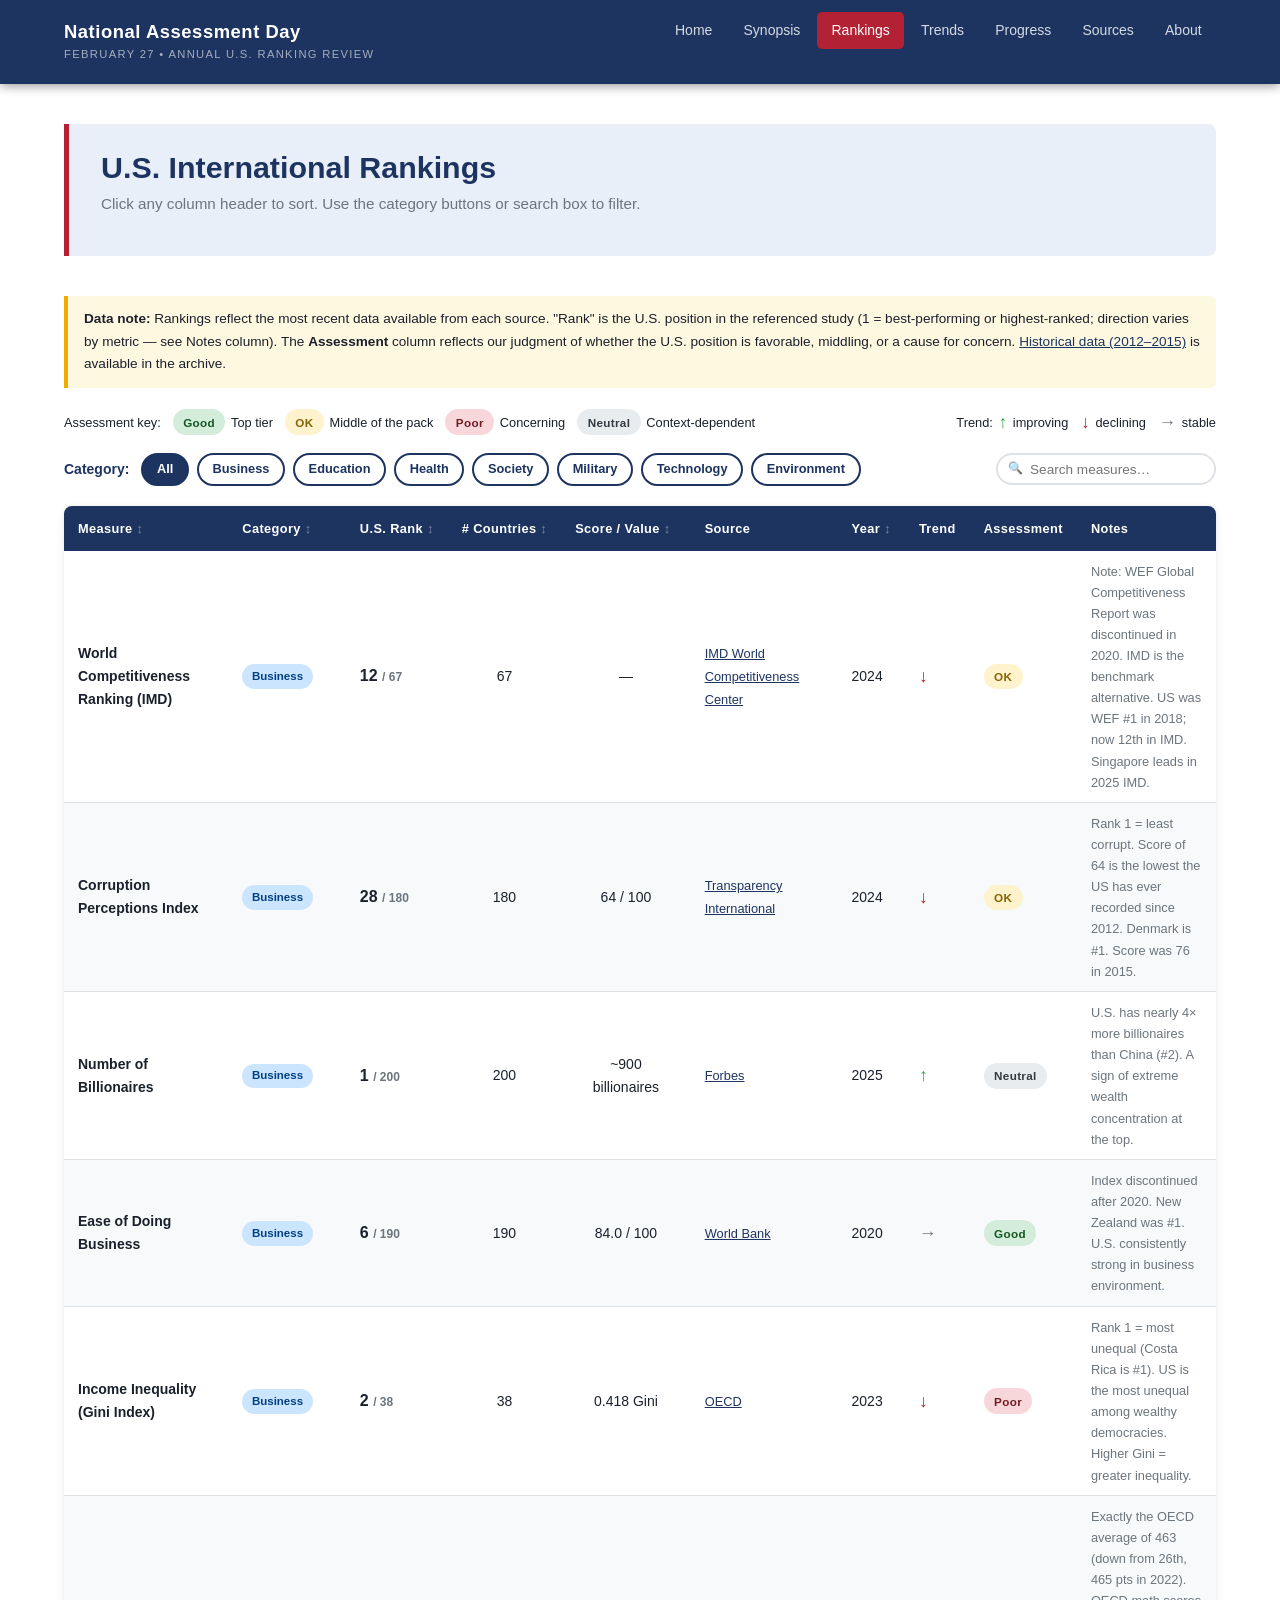
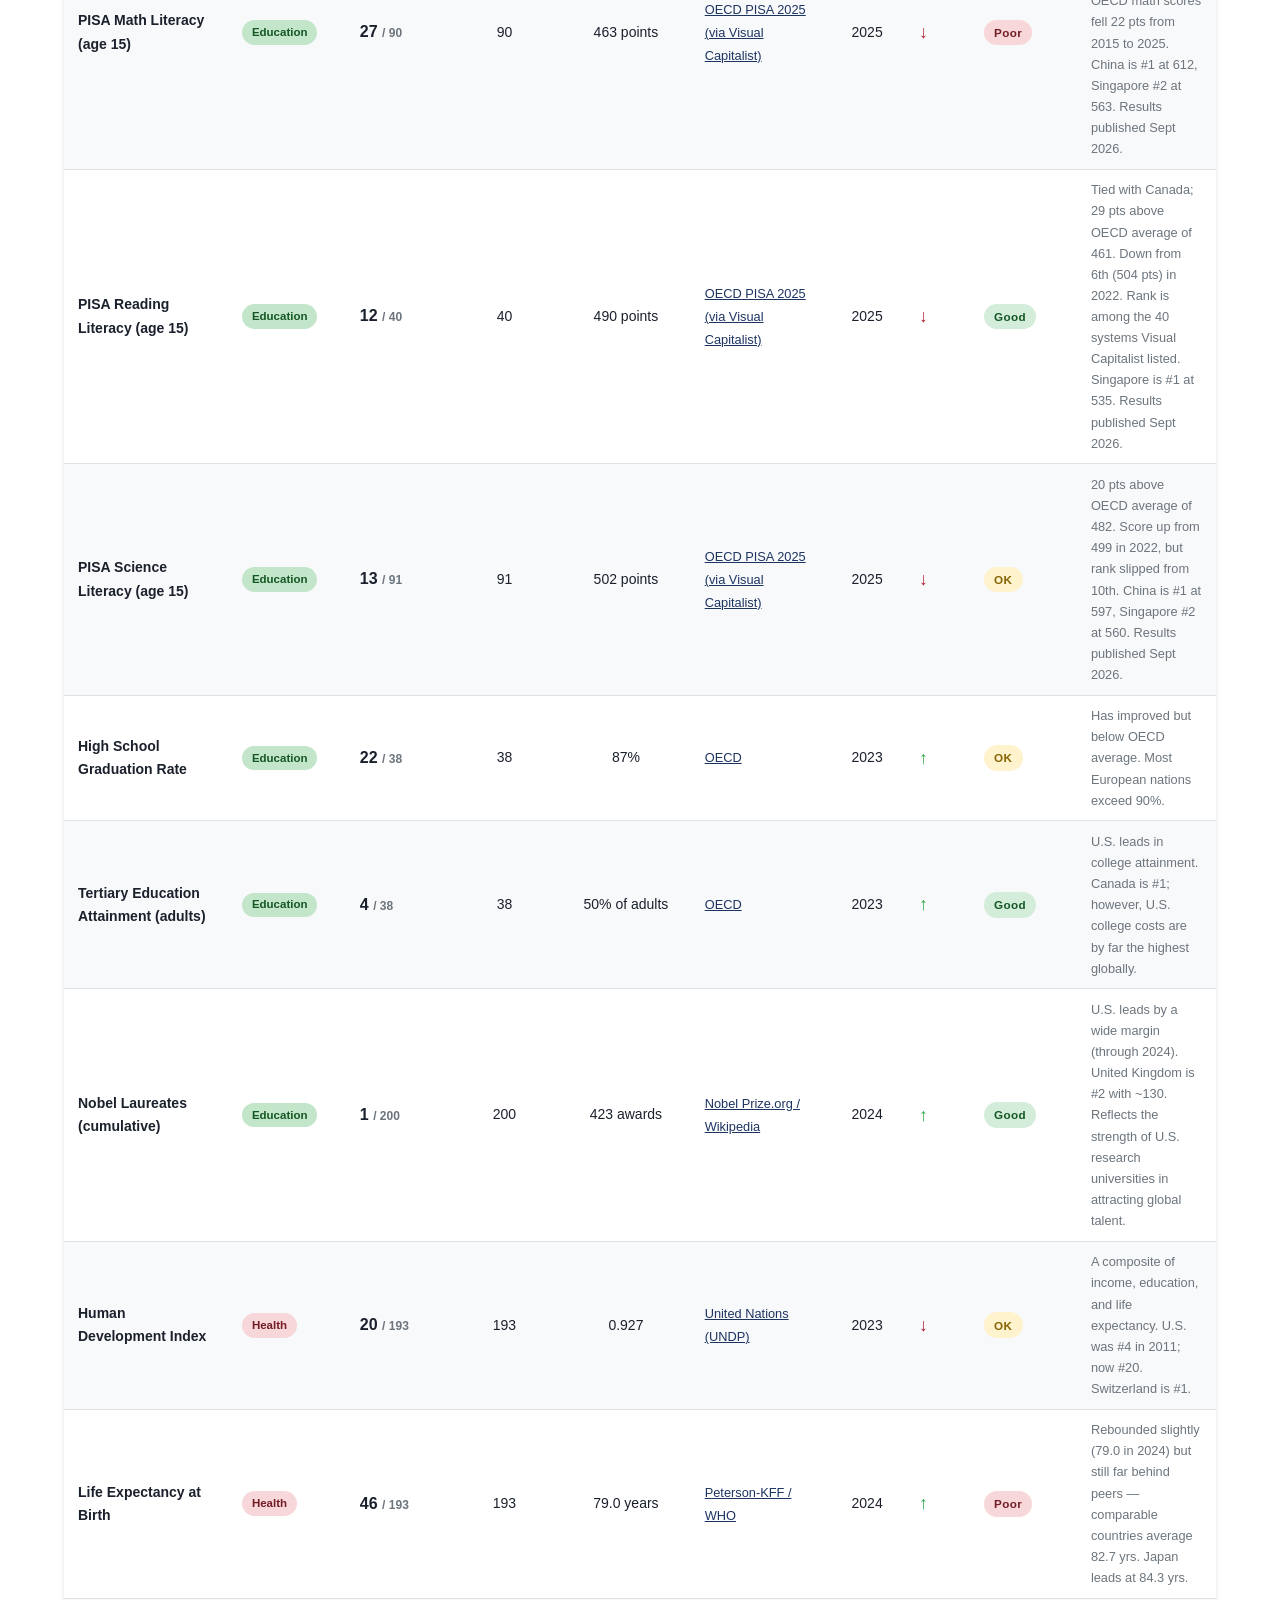
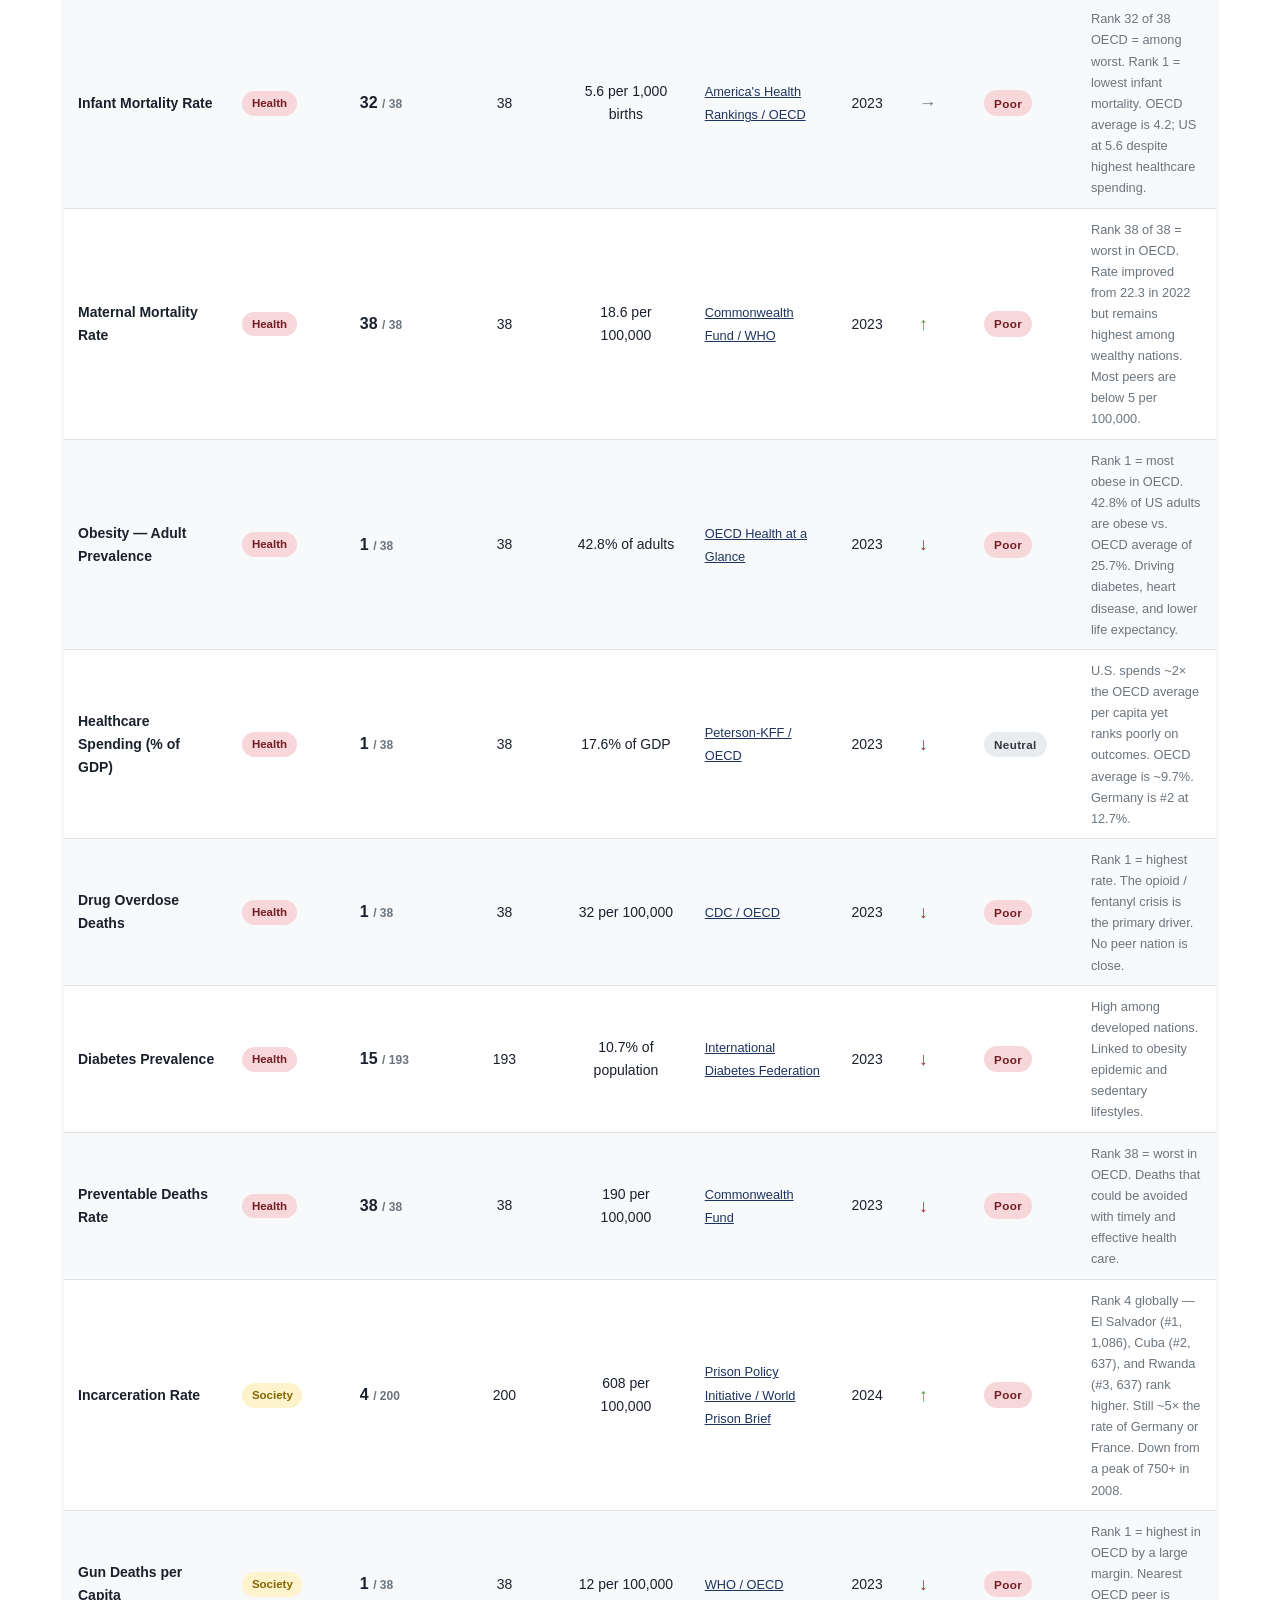
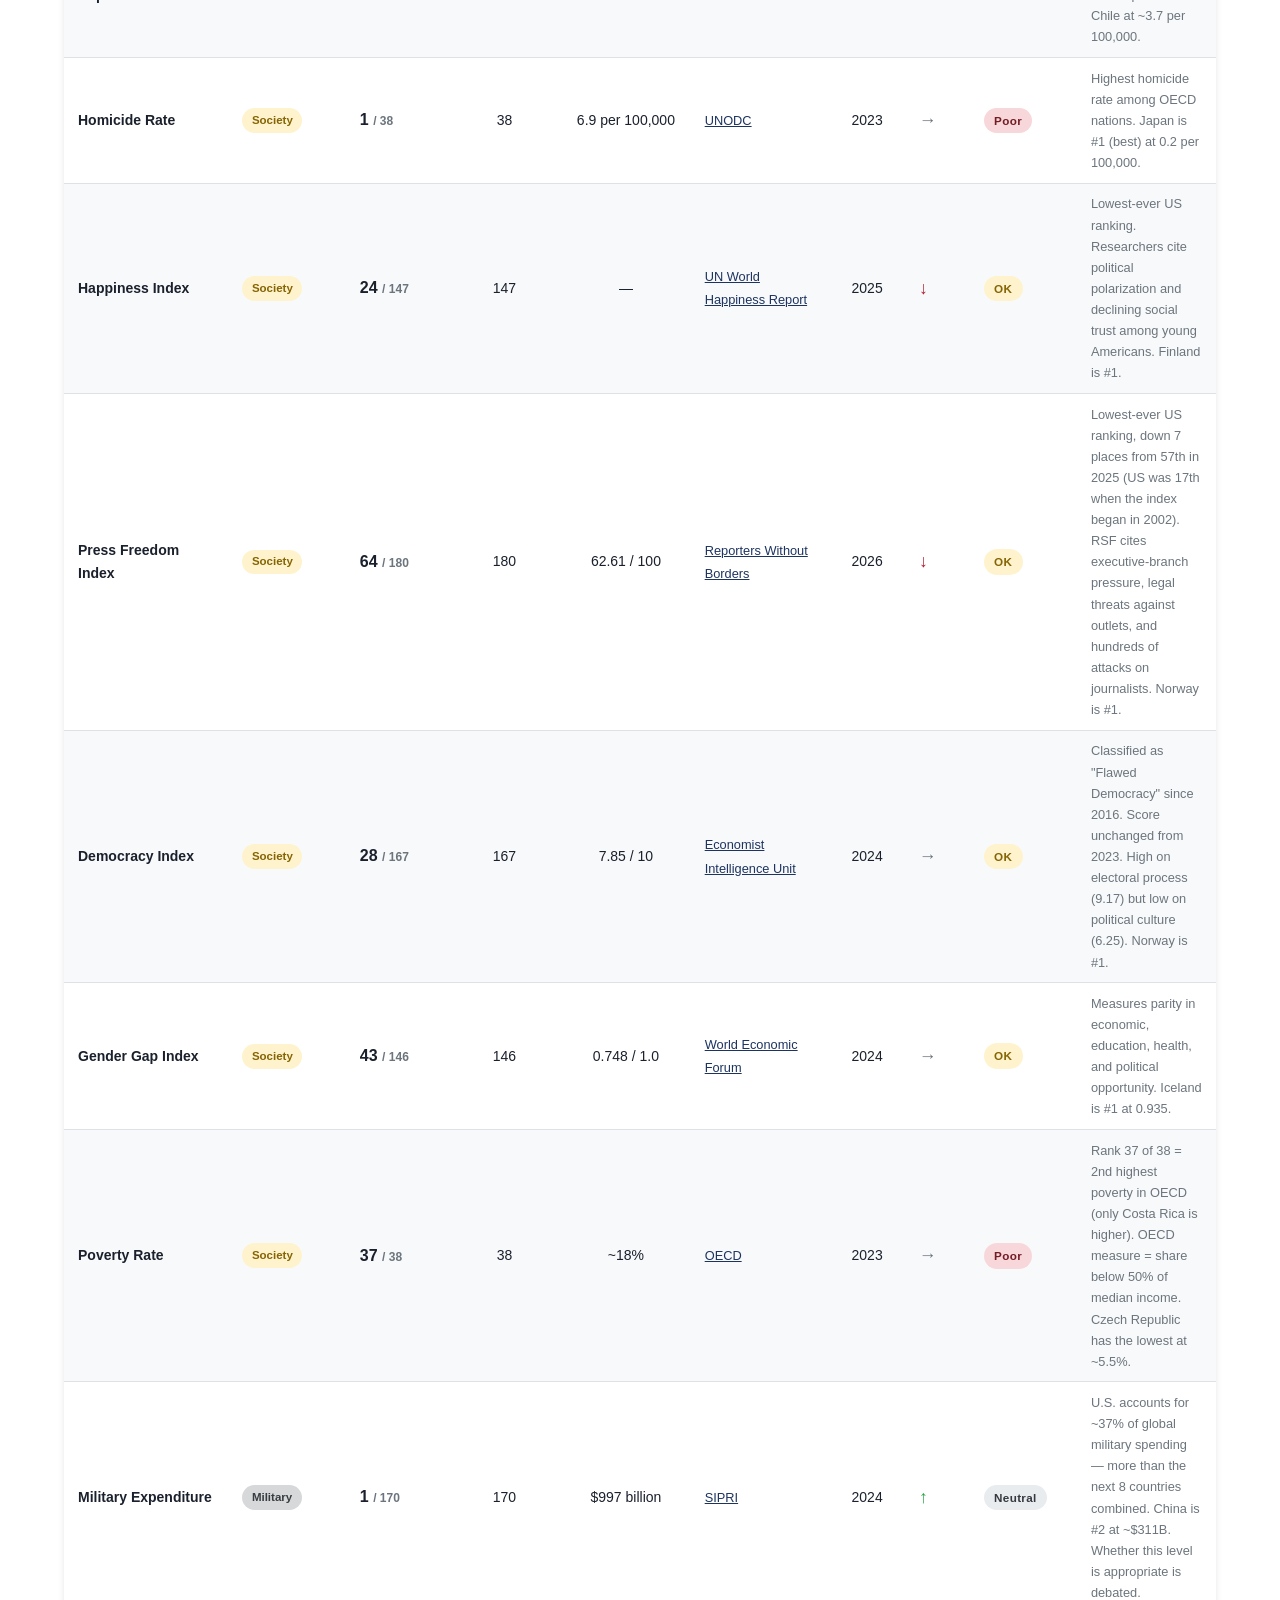
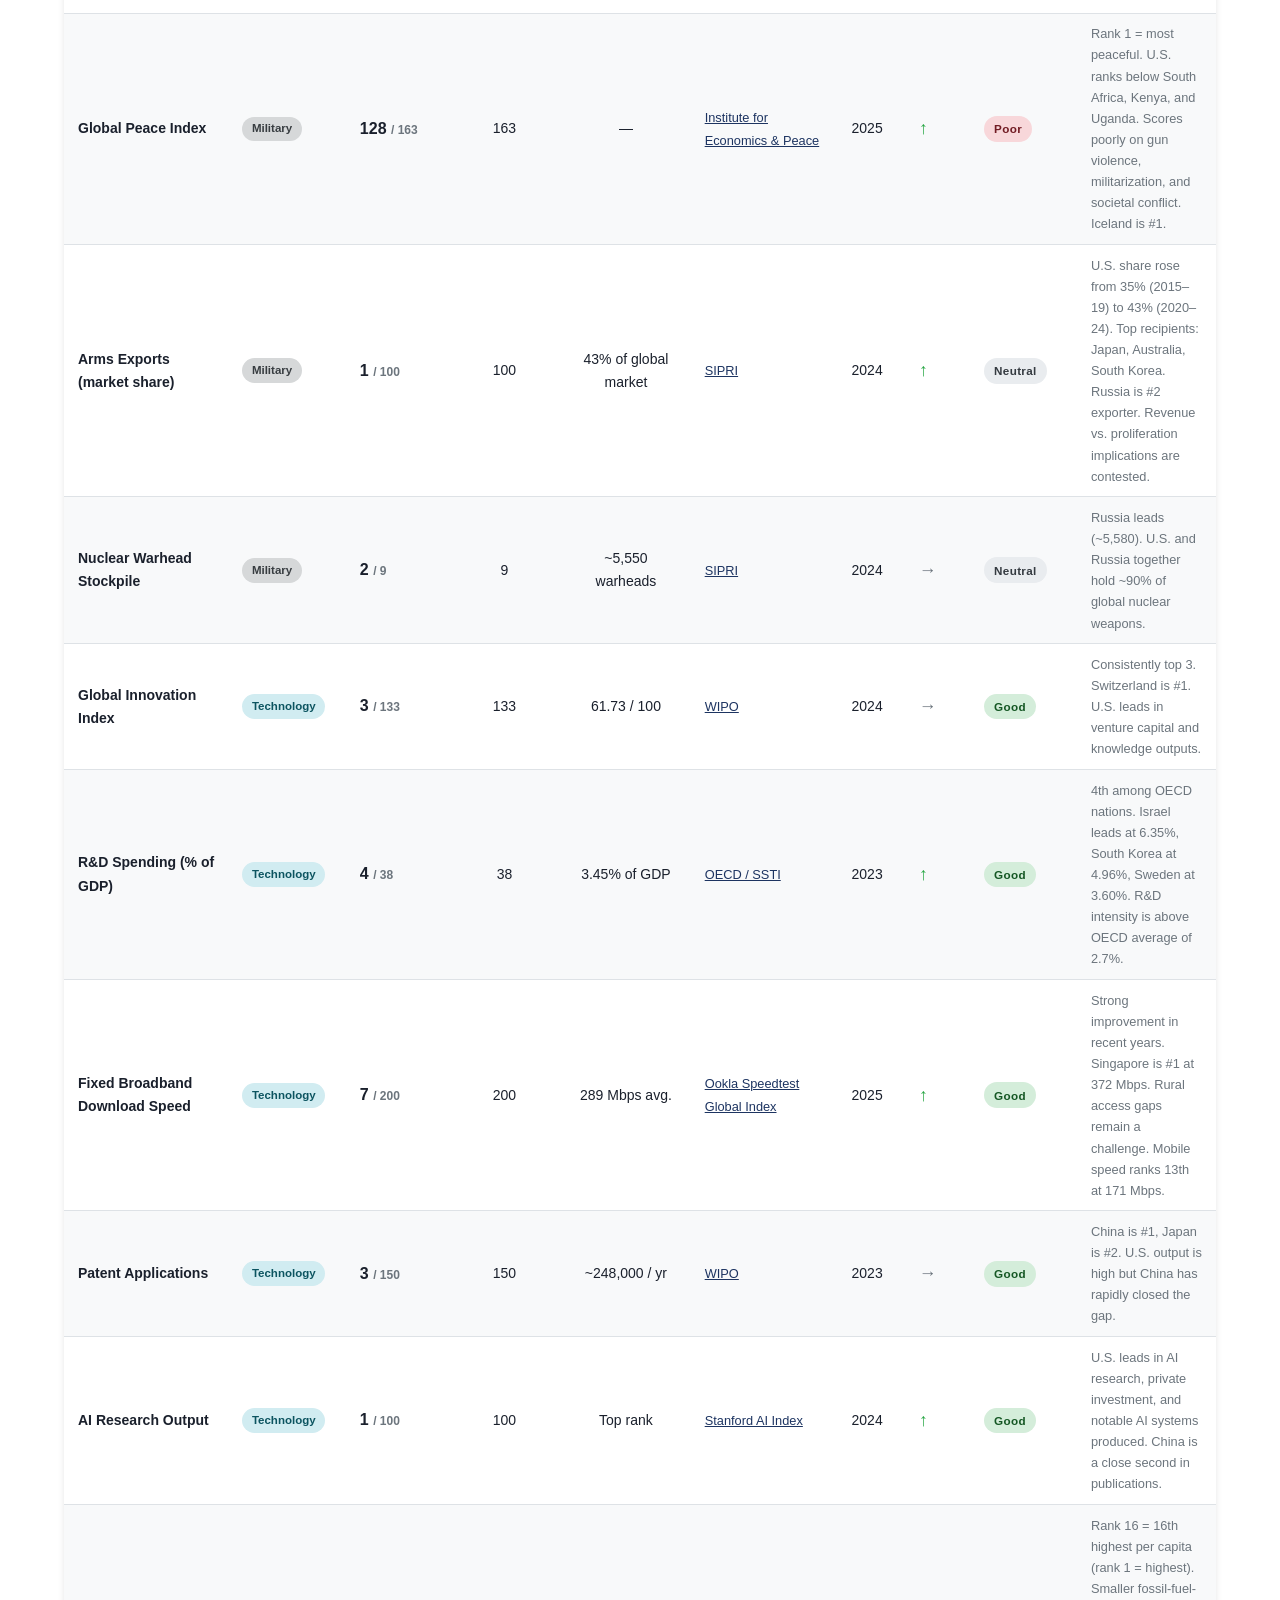
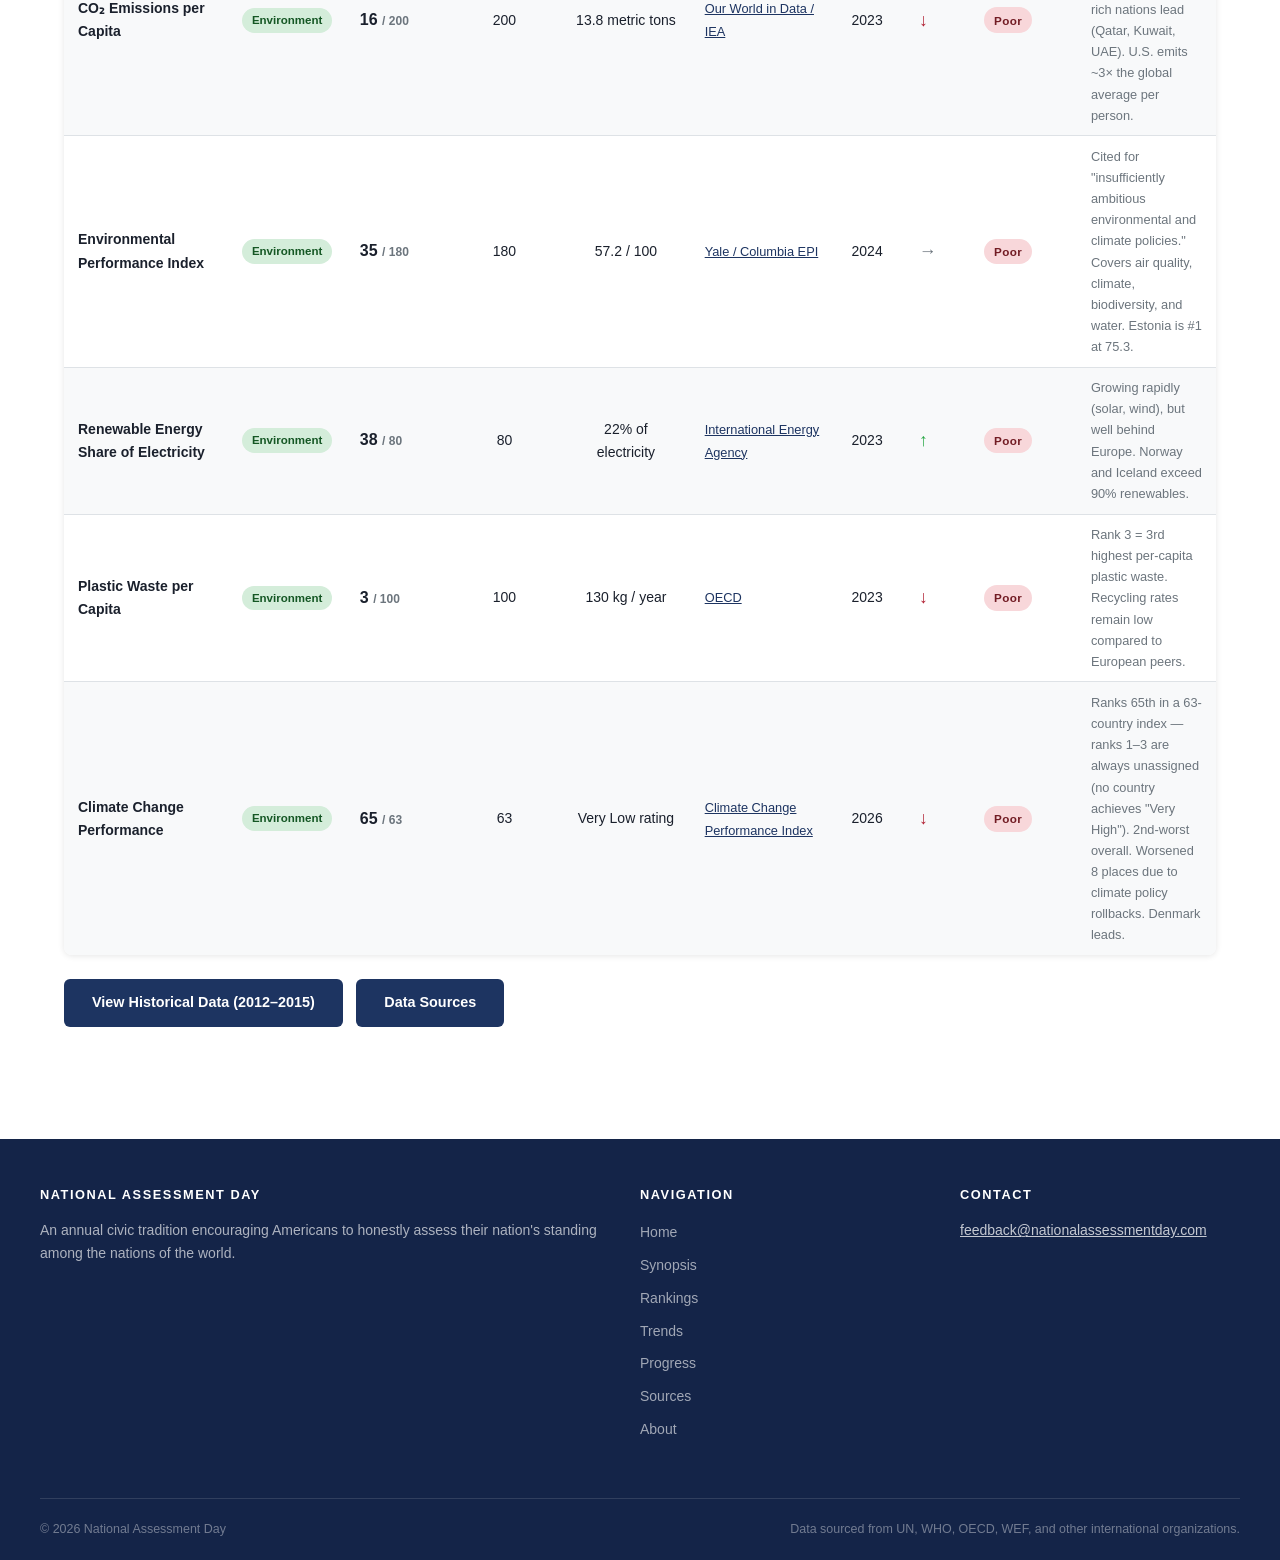
==== commit 9c0a499c: "Update press freedom and PISA rankings to latest data - Press Freedom Index: US 64/180 in RSF 2026 i" ====
--- a/ranks.html
+++ b/ranks.html
@@ -182,40 +182,40 @@
         <tr data-cat="Education">
           <td>PISA Math Literacy (age 15)</td>
           <td><span class="cat cat-Education">Education</span></td>
-          <td class="rank-num">26 <span class="of-total">/ 81</span></td>
-          <td>81</td>
-          <td>465 points</td>
-          <td><a class="source-link" href="https://nces.ed.gov/surveys/pisa/pisa2022/" target="_blank" rel="noopener">OECD PISA / NCES</a></td>
-          <td>2022</td>
-          <td><span class="trend-down">↓</span></td>
-          <td><span class="status status-poor">Poor</span></td>
-          <td class="notes-cell">Below OECD average of 472. US score fell 13 pts from 2018 but ranking rose because other countries fell more. Singapore is #1 at 575.</td>
+          <td class="rank-num">27 <span class="of-total">/ 90</span></td>
+          <td>90</td>
+          <td>463 points</td>
+          <td><a class="source-link" href="https://www.visualcapitalist.com/worlds-best-countries-at-math-in-2026/" target="_blank" rel="noopener">OECD PISA 2025 (via Visual Capitalist)</a></td>
+          <td>2025</td>
+          <td><span class="trend-down">↓</span></td>
+          <td><span class="status status-poor">Poor</span></td>
+          <td class="notes-cell">Exactly the OECD average of 463 (down from 26th, 465 pts in 2022). OECD math scores fell 22 pts from 2015 to 2025. China is #1 at 612, Singapore #2 at 563. Results published Sept 2026.</td>
         </tr>
 
         <tr data-cat="Education">
           <td>PISA Reading Literacy (age 15)</td>
           <td><span class="cat cat-Education">Education</span></td>
-          <td class="rank-num">6 <span class="of-total">/ 81</span></td>
-          <td>81</td>
-          <td>504 points</td>
-          <td><a class="source-link" href="https://nces.ed.gov/surveys/pisa/pisa2022/" target="_blank" rel="noopener">OECD PISA / NCES</a></td>
-          <td>2022</td>
-          <td><span class="trend-flat">→</span></td>
-          <td><span class="status status-good">Good</span></td>
-          <td class="notes-cell">Above OECD average. US improved from 8th in 2018. Singapore is #1 at 543.</td>
+          <td class="rank-num">12 <span class="of-total">/ 40</span></td>
+          <td>40</td>
+          <td>490 points</td>
+          <td><a class="source-link" href="https://www.visualcapitalist.com/ranked-the-best-countries-at-reading-in-2026/" target="_blank" rel="noopener">OECD PISA 2025 (via Visual Capitalist)</a></td>
+          <td>2025</td>
+          <td><span class="trend-down">↓</span></td>
+          <td><span class="status status-good">Good</span></td>
+          <td class="notes-cell">Tied with Canada; 29 pts above OECD average of 461. Down from 6th (504 pts) in 2022. Rank is among the 40 systems Visual Capitalist listed. Singapore is #1 at 535. Results published Sept 2026.</td>
         </tr>
 
         <tr data-cat="Education">
           <td>PISA Science Literacy (age 15)</td>
           <td><span class="cat cat-Education">Education</span></td>
-          <td class="rank-num">10 <span class="of-total">/ 81</span></td>
-          <td>81</td>
-          <td>499 points</td>
-          <td><a class="source-link" href="https://nces.ed.gov/surveys/pisa/pisa2022/" target="_blank" rel="noopener">OECD PISA / NCES</a></td>
-          <td>2022</td>
-          <td><span class="trend-up">↑</span></td>
-          <td><span class="status status-ok">OK</span></td>
-          <td class="notes-cell">Above OECD average. US improved from 11th in 2018. Singapore is #1 at 561.</td>
+          <td class="rank-num">13 <span class="of-total">/ 91</span></td>
+          <td>91</td>
+          <td>502 points</td>
+          <td><a class="source-link" href="https://www.visualcapitalist.com/ranked-the-worlds-best-countries-at-science-in-2026/" target="_blank" rel="noopener">OECD PISA 2025 (via Visual Capitalist)</a></td>
+          <td>2025</td>
+          <td><span class="trend-down">↓</span></td>
+          <td><span class="status status-ok">OK</span></td>
+          <td class="notes-cell">20 pts above OECD average of 482. Score up from 499 in 2022, but rank slipped from 10th. China is #1 at 597, Singapore #2 at 560. Results published Sept 2026.</td>
         </tr>
 
         <tr data-cat="Education">
@@ -431,14 +431,14 @@
         <tr data-cat="Society">
           <td>Press Freedom Index</td>
           <td><span class="cat cat-Society">Society</span></td>
-          <td class="rank-num">57 <span class="of-total">/ 180</span></td>
+          <td class="rank-num">64 <span class="of-total">/ 180</span></td>
           <td>180</td>
-          <td>—</td>
+          <td>62.61 / 100</td>
           <td><a class="source-link" href="https://rsf.org" target="_blank" rel="noopener">Reporters Without Borders</a></td>
-          <td>2025</td>
-          <td><span class="trend-down">↓</span></td>
-          <td><span class="status status-ok">OK</span></td>
-          <td class="notes-cell">Lowest-ever US ranking; classified as "problematic." Driven by media consolidation, news deserts, and hostility toward journalists. Norway is #1.</td>
+          <td>2026</td>
+          <td><span class="trend-down">↓</span></td>
+          <td><span class="status status-ok">OK</span></td>
+          <td class="notes-cell">Lowest-ever US ranking, down 7 places from 57th in 2025 (US was 17th when the index began in 2002). RSF cites executive-branch pressure, legal threats against outlets, and hundreds of attacks on journalists. Norway is #1.</td>
         </tr>
 
         <tr data-cat="Society">
